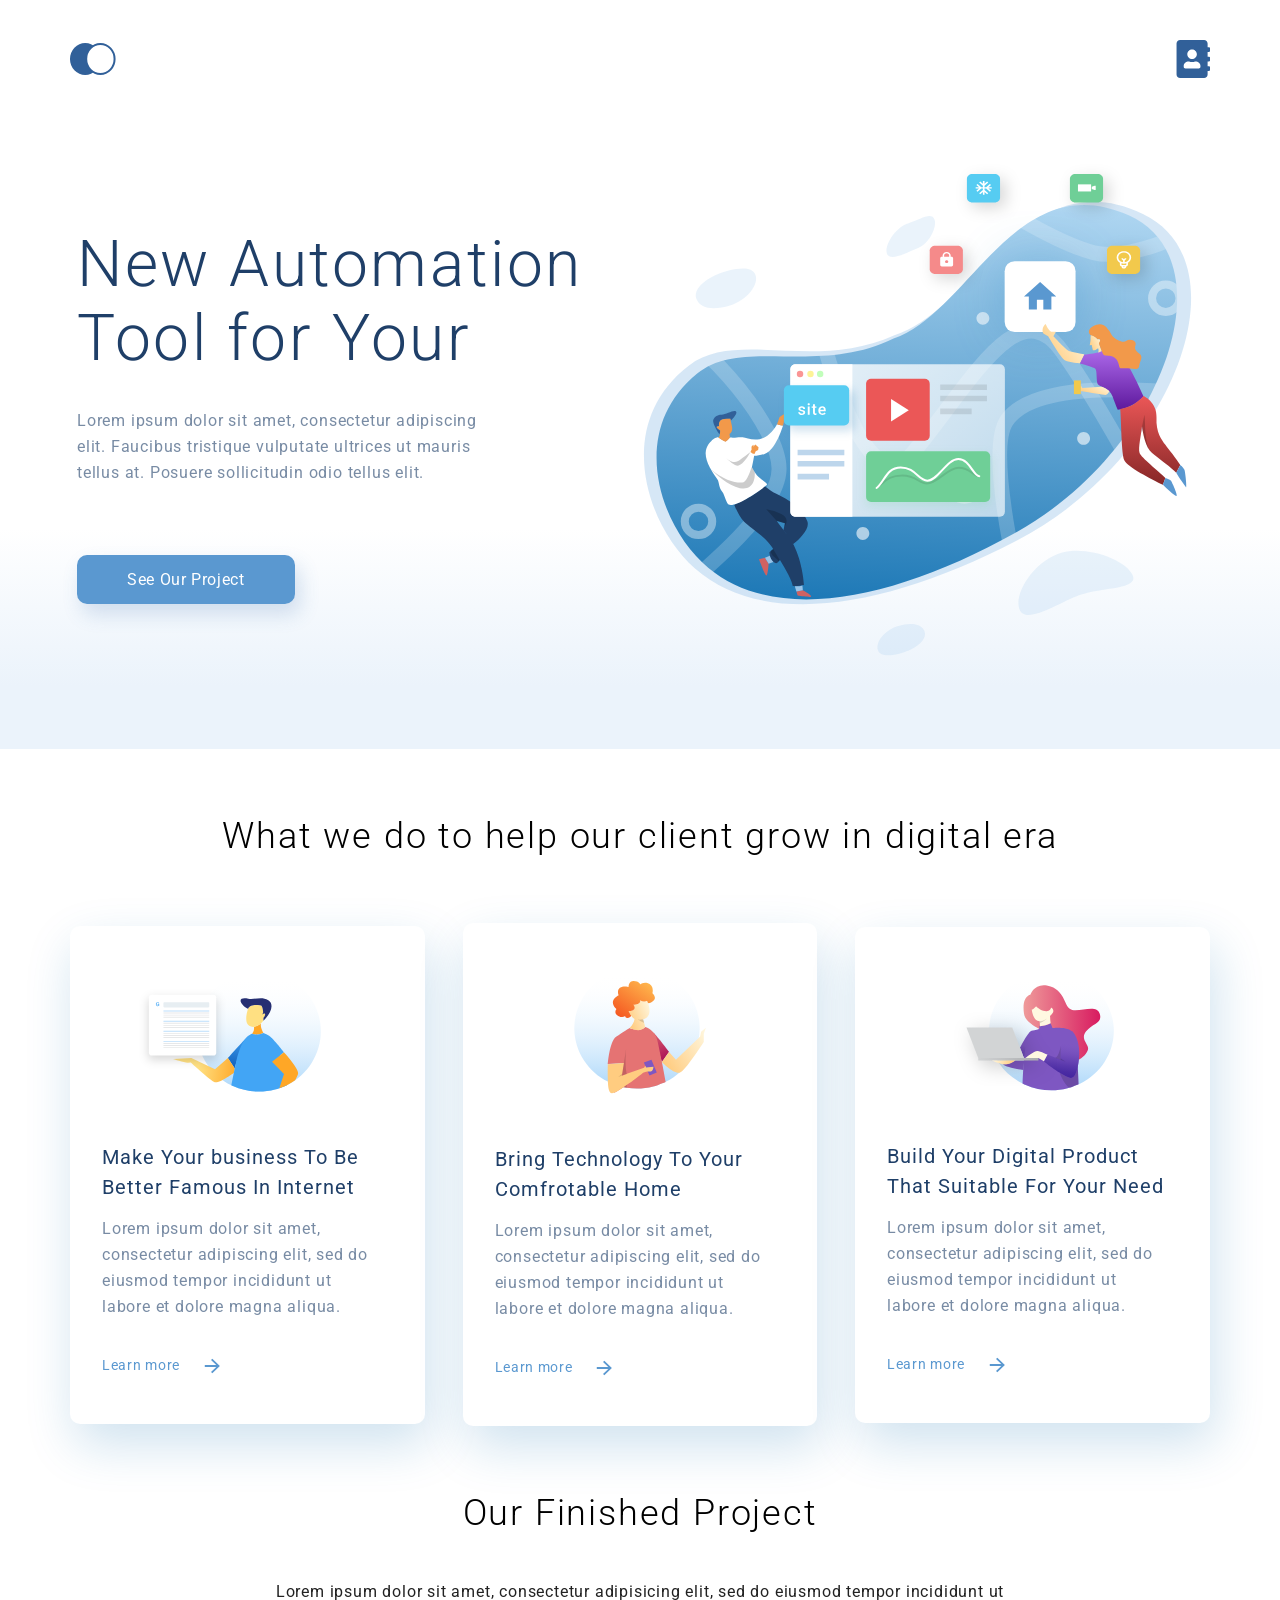
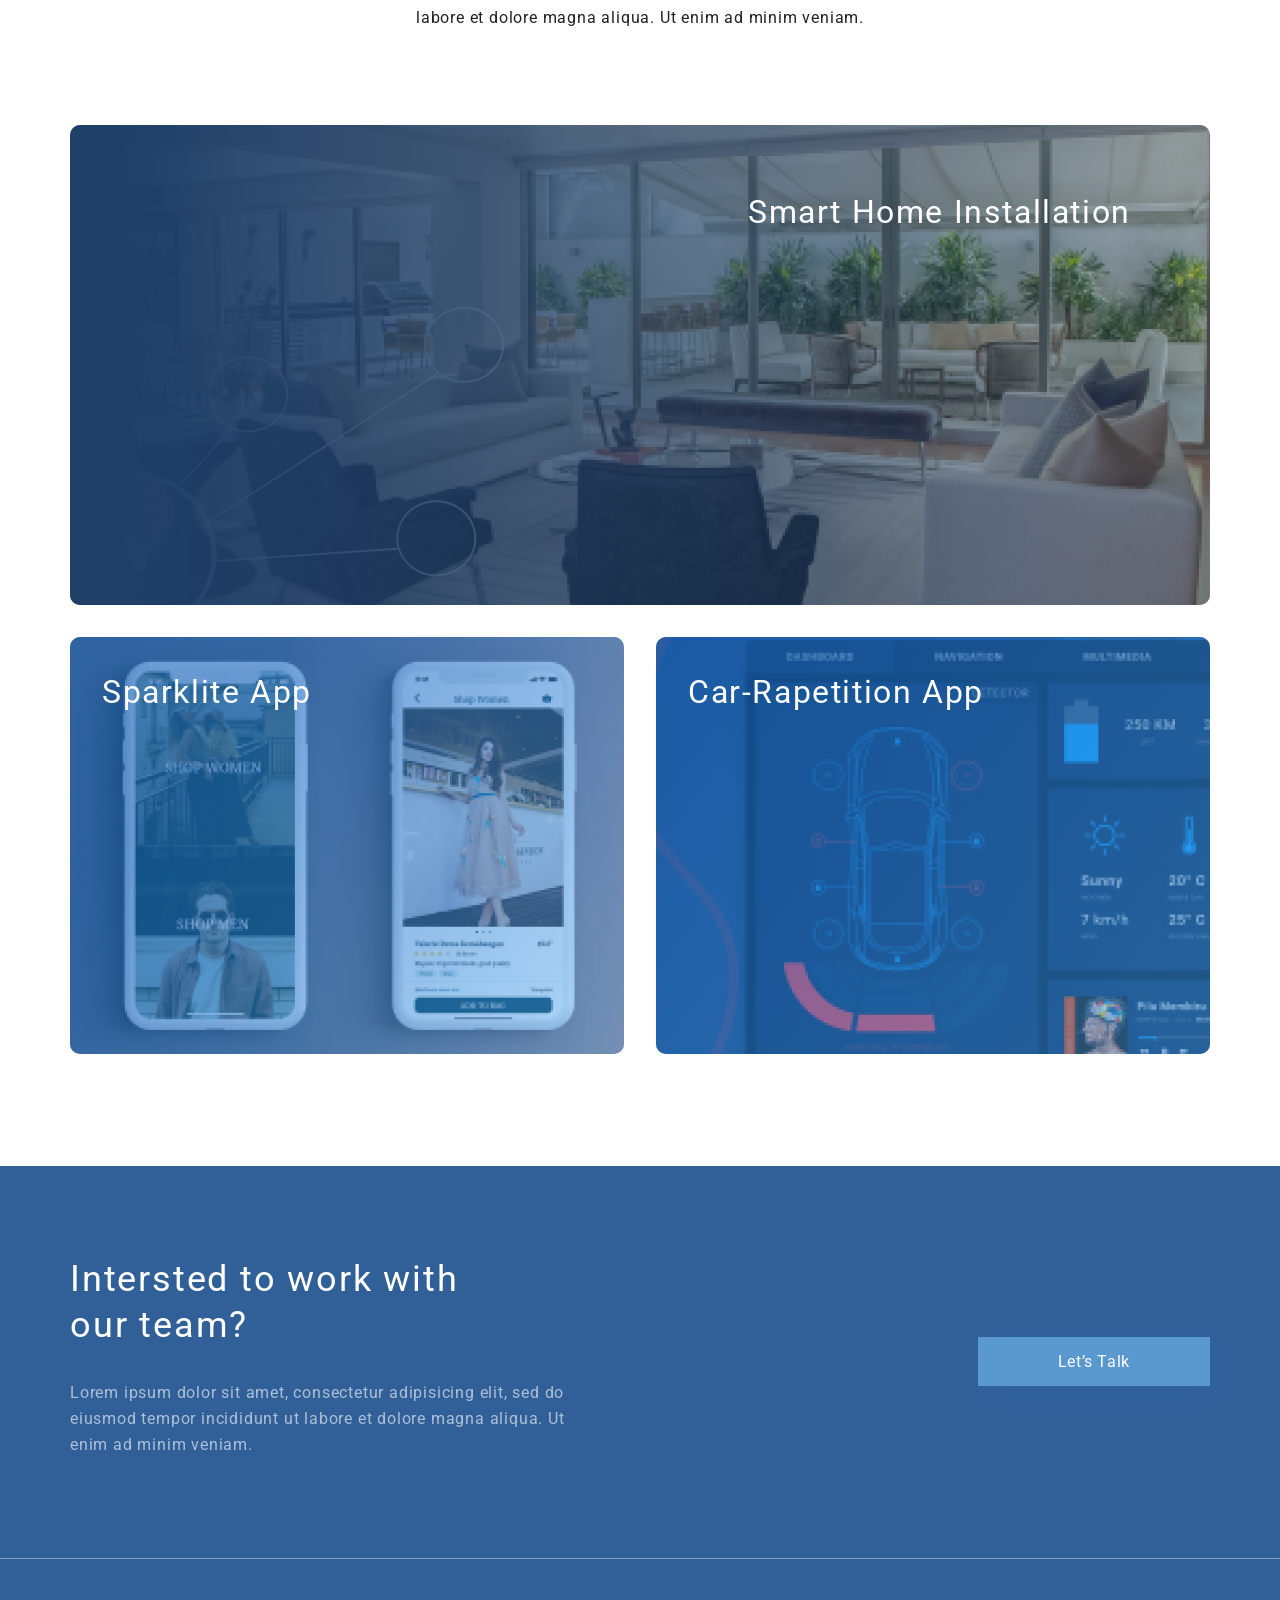
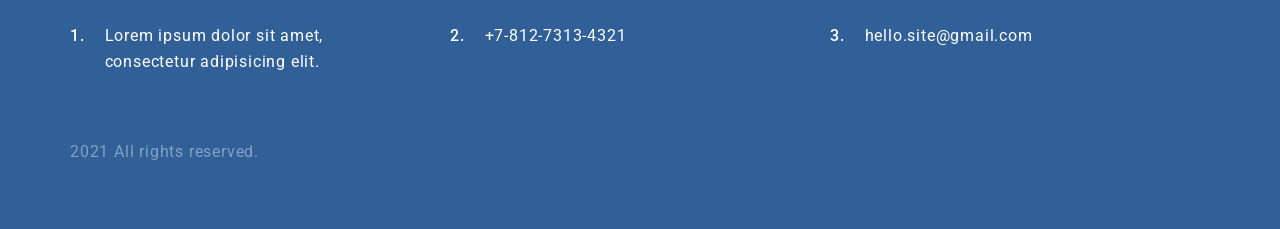
==== index.html @ ea3e030d "Index.html markup" ====
<!DOCTYPE html>
<html lang="en">

<head>
    <meta charset="UTF-8">
    <meta http-equiv="X-UA-Compatible" content="IE=edge">
    <meta name="viewport" content="width=device-width, initial-scale=1.0">
    <link rel="stylesheet" href="css\reset.css">
    <link rel="preconnect" href="https://fonts.googleapis.com">
    <link rel="preconnect" href="https://fonts.gstatic.com" crossorigin>
    <link href="https://fonts.googleapis.com/css2?family=Roboto:wght@300;400&display=swap" rel="stylesheet">
    <link rel="stylesheet" href="css\style.css">
    <title>New Tool For You</title>
</head>

<body>
    <header class="top_header">
        <div class="wrapper">
            <nav class="nav">
                <a href="#" class="logo"> <img src="img/logo.svg" alt="logo"></a>
                <a href="#" class="contact"> <img src="img/contact.svg" alt="contact"></a>
            </nav>
        </div>
        <section class="about">
            <div class="wrapper">
                <div class="col_left">
                    <h1>New Automation Tool for Your </h1>
                    <p>Lorem ipsum dolor sit amet, consectetur adipiscing elit. Faucibus tristique vulputate ultrices ut
                        mauris tellus at. Posuere sollicitudin odio tellus elit.</p>
                    <a href="#" class="button">See Our Project</a>
                </div>
                <div class="col_right">
                    <div class="thumbnail">
                        <a href="#"><img src="img/illustration.svg" alt="illustration"></a>
                    </div>
                </div>
            </div>
        </section>
    </header>

    <section class="help">
        <h2 class="box_title">What we do to help our client grow in digital era</h2>
        <section class="help_info wrapper">
            <article class="info_item">
                <div class="thumbnail"><img src="img/info1.svg" alt="icon"></div>
                <h3>Make Your business To Be Better Famous In Internet</h3>
                <p>Lorem ipsum dolor sit amet, consectetur adipiscing elit, sed do eiusmod tempor incididunt ut labore
                    et dolore magna aliqua.</p>
                <a href="#">Learn more <img src="/img/arrow.svg" alt="arrow"></a>
            </article>
            <article class="info_item">
                <div class="thumbnail"><img src="img/info2.svg" alt="icon"></div>
                <h3>Bring Technology To Your Comfrotable Home</h3>
                <p>Lorem ipsum dolor sit amet, consectetur adipiscing elit, sed do eiusmod tempor incididunt ut labore
                    et dolore magna aliqua.</p>
                <a href="#">Learn more <img src="/img/arrow.svg" alt="arrow"></a>
            </article>
            <article class="info_item">
                <div class="thumbnail"><img src="img/info3.svg" alt="icon"></div>
                <h3>Build Your Digital Product That Suitable For Your Need</h3>
                <p>Lorem ipsum dolor sit amet, consectetur adipiscing elit, sed do eiusmod tempor incididunt ut labore
                    et dolore magna aliqua.</p>
                <a href="#">Learn more <img src="/img/arrow.svg" alt="arrow"></a>
            </article>
        </section>
    </section>
    <section class="projects wrapper">
        <h2 class="box_title">Our Finished Project</h2>
        <p class="subtitle">Lorem ipsum dolor sit amet, consectetur adipisicing elit, sed do eiusmod tempor
            incididunt ut labore et dolore magna aliqua. Ut enim ad minim veniam.</p>
        <div class="project_list">
            <div class="project_item ">
                <h3 class="project_name">Smart Home Installation</h3>
                <div class="thumbnail style"><img class="project_img" src="img/project1.jpg" alt="project1"></div>
            </div>
            <div class="project_item">
                <h3 class="project_name">Sparklite App</h3>
                <div class="thumbnail style2"><img class="project_img" src="img/project2.jpg" alt="project2"></div>
            </div>
            <div class="project_item">
                <h3 class="project_name">Car-Rapetition App</h3>
                <div class="thumbnail style3"><img class="project_img" src="img/project3.jpg" alt="project3"></div>
            </div>
        </div>
    </section>
    <footer class="footer">
        <div class="top_footer">
            <div class="wrapper">
                <div class="footer_item interested">
                    <h5>Intersted to work
                        with our team?</h5>
                    <p>Lorem ipsum dolor sit amet, consectetur adipisicing elit, sed do eiusmod tempor incididunt ut
                        labore et dolore magna aliqua. Ut enim ad minim veniam.</p>
                </div>

                <div class="footer_item contact">
                    <a href="#" class="button">Let’s Talk</a>
                </div>
            </div>
        </div>
        <div class="bottom_footer">
            <div class="wrapper">
                <ol class="contact_info">
                    <span class="number">1.</span>
                    <li>Lorem ipsum dolor sit amet, consectetur adipisicing elit.</li>
                    <span class="number">2.</span>
                    <li>+7-812-7313-4321</li>
                    <span class="number">3.</span>
                    <li>hello.site@gmail.com</li>
                </ol>
                <p>2021 All rights reserved.</p>
            </div>
        </div>

    </footer>


</body>

</html>
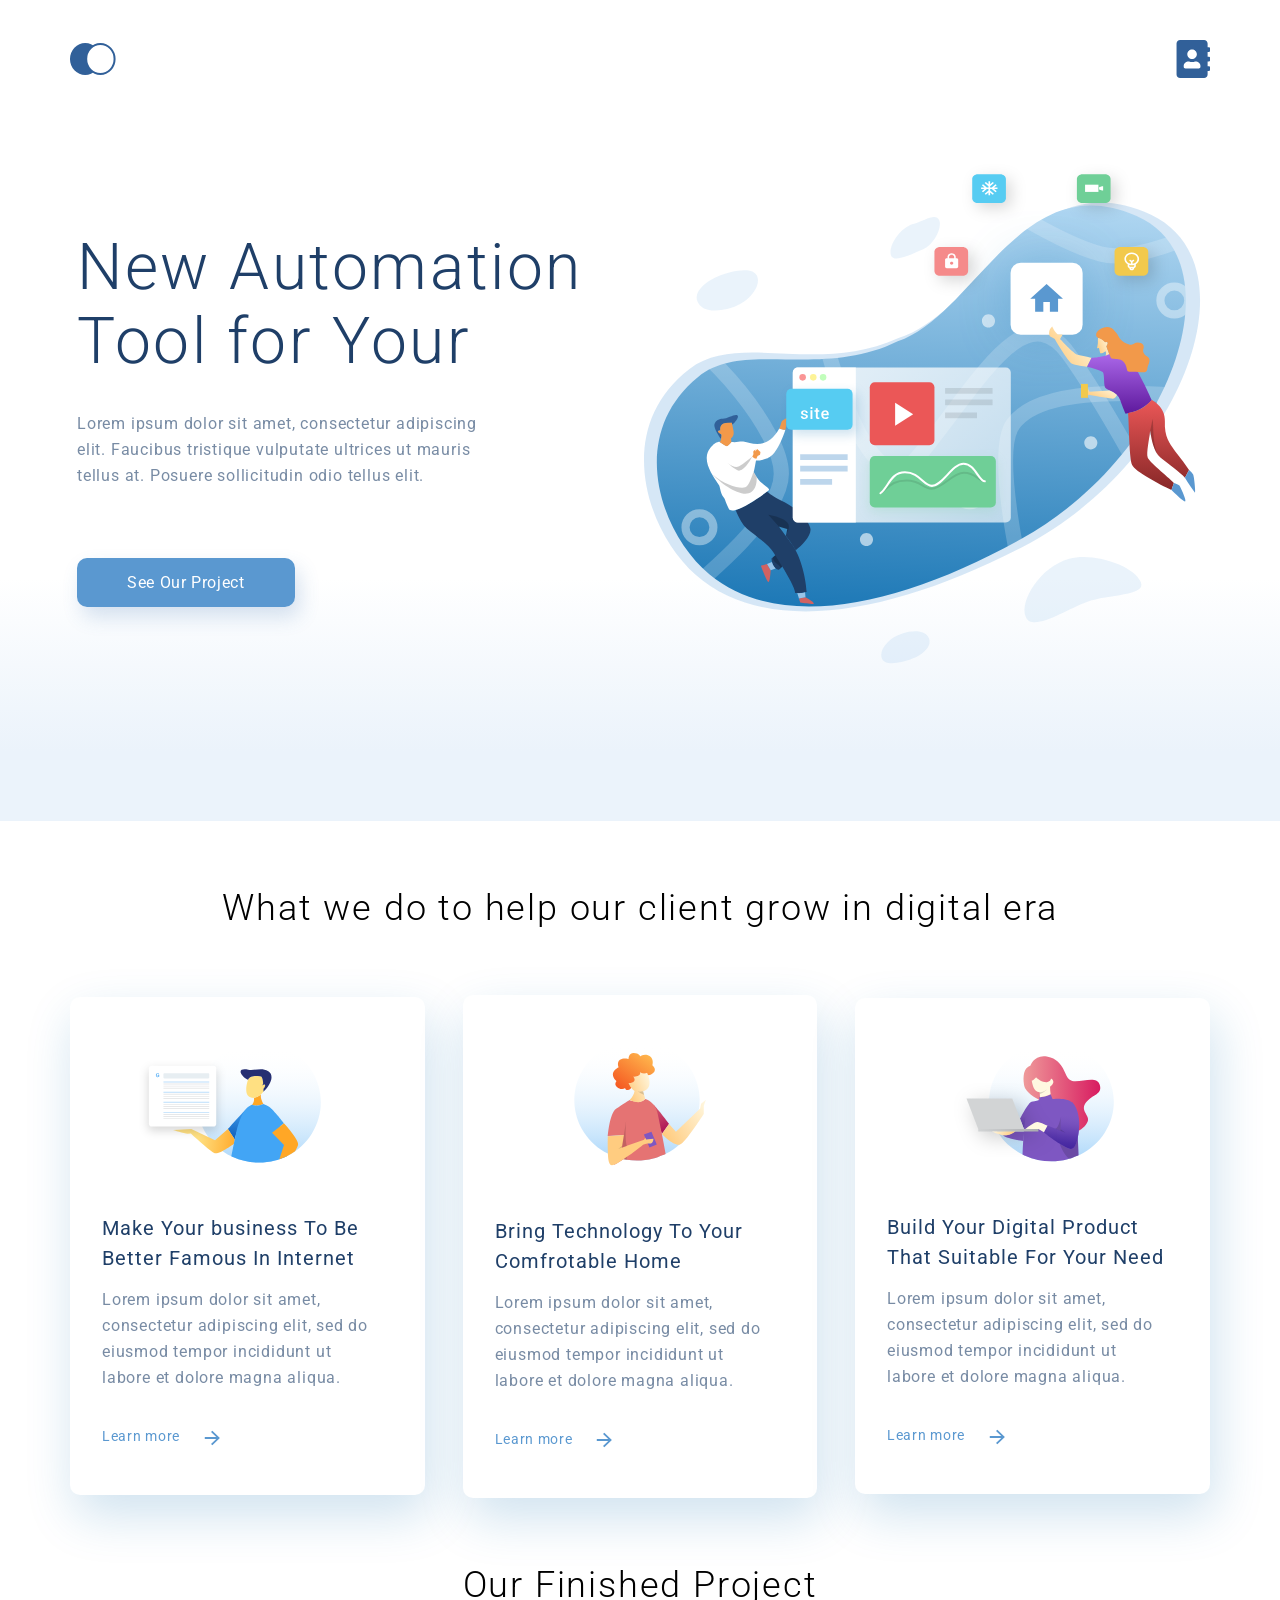
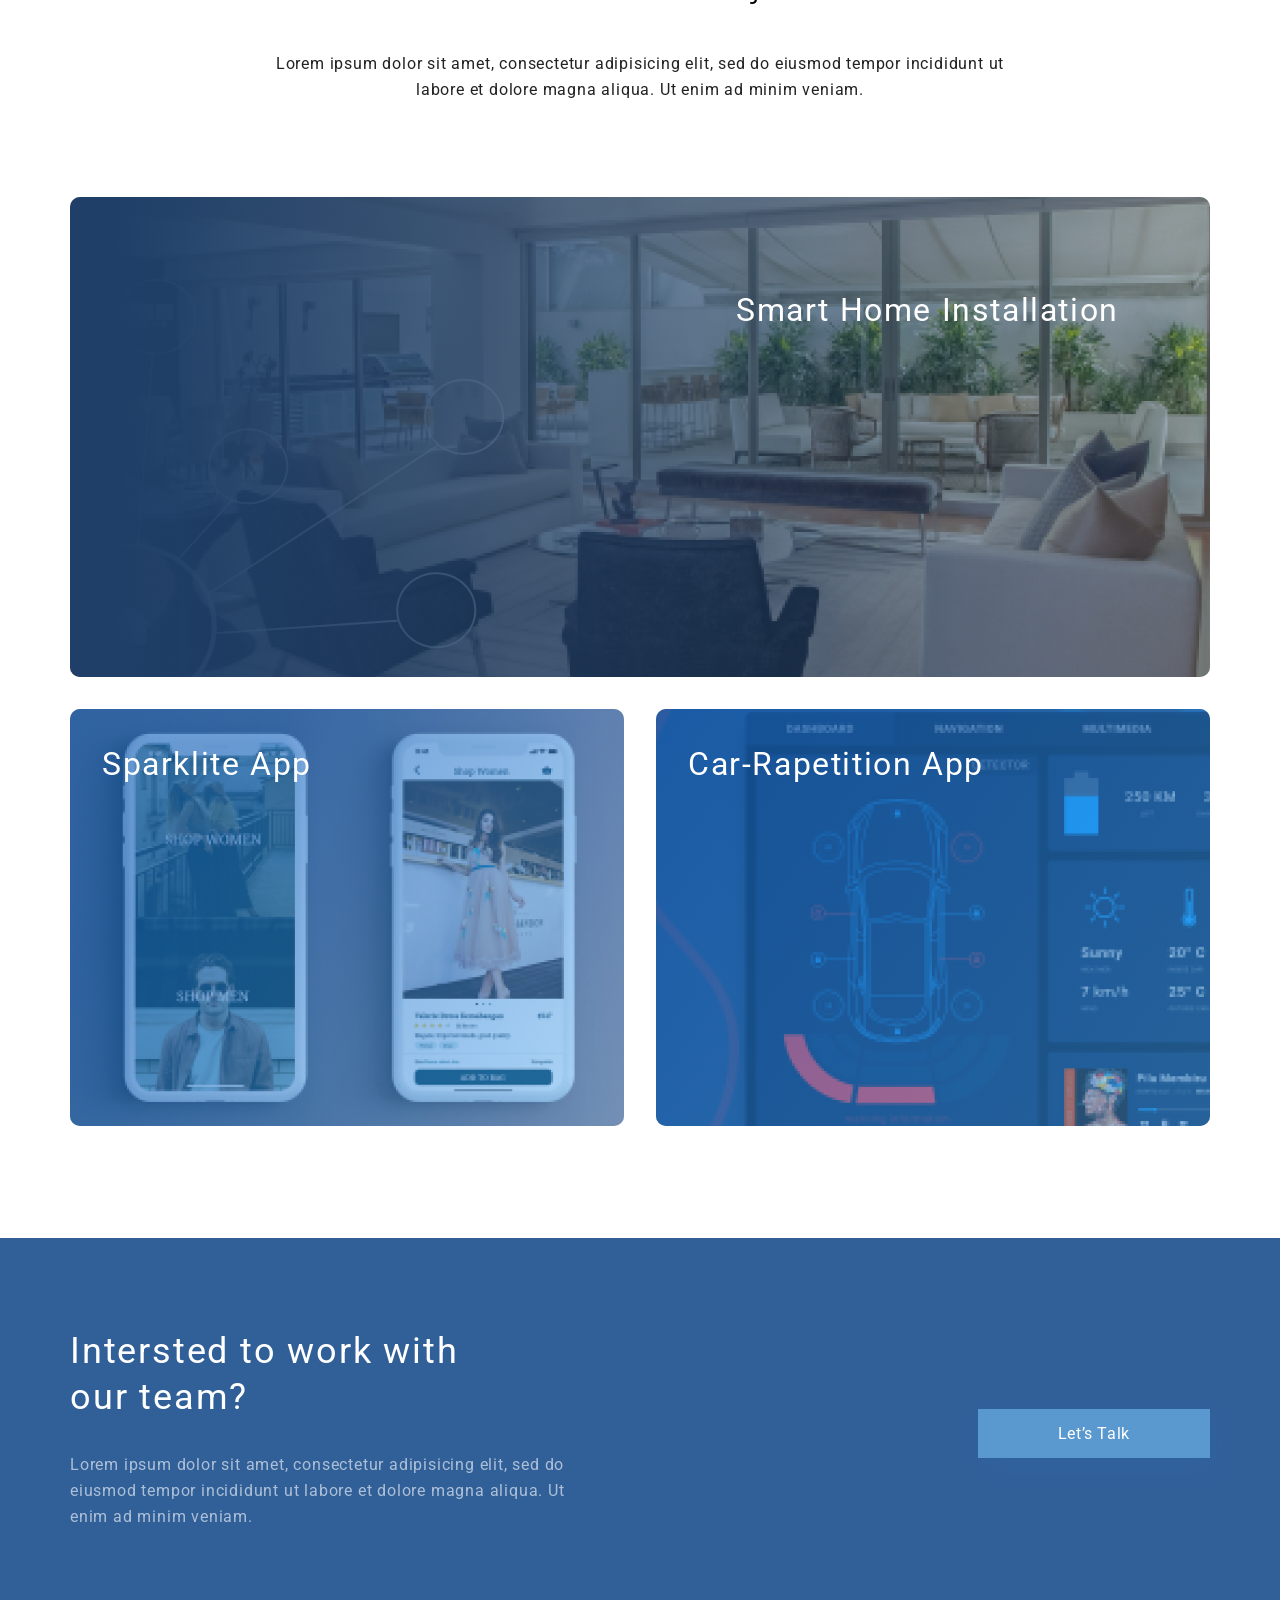
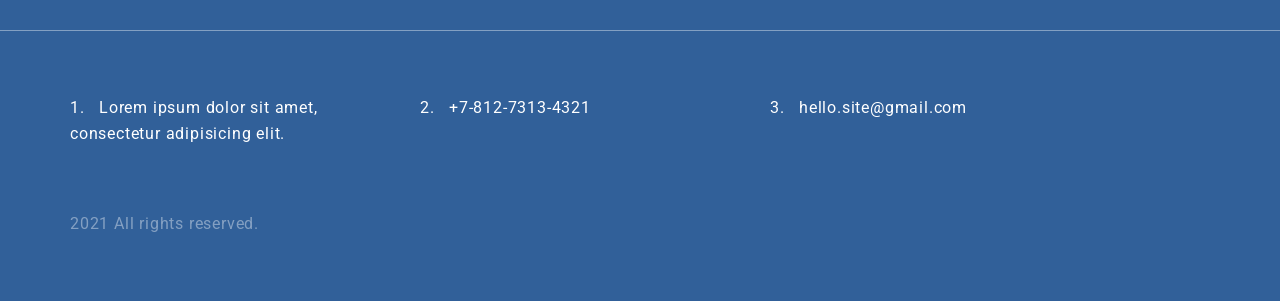
==== commit 5eb034d7: "[ADD]adaptive" ====
--- a/index.html
+++ b/index.html
@@ -5,22 +5,24 @@
     <meta charset="UTF-8">
     <meta http-equiv="X-UA-Compatible" content="IE=edge">
     <meta name="viewport" content="width=device-width, initial-scale=1.0">
-    <link rel="stylesheet" href="css\reset.css">
+    <link rel="stylesheet" href="css/reset.css">
     <link rel="preconnect" href="https://fonts.googleapis.com">
     <link rel="preconnect" href="https://fonts.gstatic.com" crossorigin>
     <link href="https://fonts.googleapis.com/css2?family=Roboto:wght@300;400&display=swap" rel="stylesheet">
-    <link rel="stylesheet" href="css\style.css">
+    <link rel="stylesheet" href="css/style.css">
     <title>New Tool For You</title>
 </head>
 
 <body>
+
     <header class="top_header">
         <div class="wrapper">
             <nav class="nav">
-                <a href="#" class="logo"> <img src="img/logo.svg" alt="logo"></a>
-                <a href="#" class="contact"> <img src="img/contact.svg" alt="contact"></a>
+                <a href="index.html" class="logo"> <img src="img/logo.svg" alt="logo"></a>
+                <a href="contact.html" class="contact"> <img src="img/contact.svg" alt="contact"></a>
             </nav>
         </div>
+
         <section class="about">
             <div class="wrapper">
                 <div class="col_left">
@@ -69,20 +71,25 @@
         <p class="subtitle">Lorem ipsum dolor sit amet, consectetur adipisicing elit, sed do eiusmod tempor
             incididunt ut labore et dolore magna aliqua. Ut enim ad minim veniam.</p>
         <div class="project_list">
-            <div class="project_item ">
-                <h3 class="project_name">Smart Home Installation</h3>
-                <div class="thumbnail style"><img class="project_img" src="img/project1.jpg" alt="project1"></div>
+            <div class="main_item">
+                <div class="project_item ">
+                    <h3 class="project_name">Smart Home Installation</h3>
+                    <div class="thumbnail style"><img class="project_img" src="img/project1.jpg" alt="project1"></div>
+                </div>
             </div>
-            <div class="project_item">
-                <h3 class="project_name">Sparklite App</h3>
-                <div class="thumbnail style2"><img class="project_img" src="img/project2.jpg" alt="project2"></div>
-            </div>
-            <div class="project_item">
-                <h3 class="project_name">Car-Rapetition App</h3>
-                <div class="thumbnail style3"><img class="project_img" src="img/project3.jpg" alt="project3"></div>
+            <div class="side_item">
+                <div class="project_item">
+                    <h3 class="project_name">Sparklite App</h3>
+                    <div class="thumbnail style2"><img class="project_img" src="img/project2.jpg" alt="project2"></div>
+                </div>
+                <div class="project_item">
+                    <h3 class="project_name">Car-Rapetition App</h3>
+                    <div class="thumbnail style3"><img class="project_img" src="img/project3.jpg" alt="project3"></div>
+                </div>
             </div>
         </div>
     </section>
+    
     <footer class="footer">
         <div class="top_footer">
             <div class="wrapper">
@@ -92,7 +99,6 @@
                     <p>Lorem ipsum dolor sit amet, consectetur adipisicing elit, sed do eiusmod tempor incididunt ut
                         labore et dolore magna aliqua. Ut enim ad minim veniam.</p>
                 </div>
-
                 <div class="footer_item contact">
                     <a href="#" class="button">Let’s Talk</a>
                 </div>
@@ -101,20 +107,15 @@
         <div class="bottom_footer">
             <div class="wrapper">
                 <ol class="contact_info">
-                    <span class="number">1.</span>
-                    <li>Lorem ipsum dolor sit amet, consectetur adipisicing elit.</li>
-                    <span class="number">2.</span>
-                    <li>+7-812-7313-4321</li>
-                    <span class="number">3.</span>
-                    <li>hello.site@gmail.com</li>
+                    <li>1. &nbsp; Lorem ipsum dolor sit amet, consectetur adipisicing elit.</li>
+                   
+                    <li>2. &nbsp; +7-812-7313-4321</li>
+                   
+                    <li>3. &nbsp; hello.site@gmail.com</li>
                 </ol>
                 <p>2021 All rights reserved.</p>
             </div>
         </div>
-
     </footer>
-
-
 </body>
-
 </html>
--- a/css/style.css
+++ b/css/style.css
@@ -0,0 +1,732 @@
+    body {
+        font-family: Roboto;
+        font-style: normal;
+        font-weight: normal;
+        font-size: 16px;
+        line-height: 26px;
+        letter-spacing: 0.05em;
+        color: #1F3F68;
+    }
+
+    .top_header {
+        background: linear-gradient(0deg, #EBF3FB 8.84%, rgba(152, 195, 232, 0) 31.12%);
+        padding-bottom: 64px;
+    }
+
+    .contact_header {
+        padding: 0;
+        background: none;
+    }
+
+    .wrapper {
+        max-width: 1140px;
+        width: 100%;
+        margin: 0 auto;
+    }
+
+    .nav {
+        margin-top: 40px;
+        display: flex;
+        align-items: center;
+        justify-content: space-between;
+    }
+
+    .about {
+        padding-bottom: 93px;
+    }
+
+    .about .wrapper {
+        display: flex;
+        align-items: center;
+        justify-content: center;
+        margin-top: 86px;
+    }
+
+    .wrapper .col_left {
+        width: calc(50% - 7px);
+    }
+
+    .wrapper .col_right {
+        width: calc(50% - 7px);
+    }
+
+    .wrapper .col_left h1 {
+        font-style: normal;
+        font-weight: 300;
+        font-size: 64px;
+        line-height: 74px;
+        letter-spacing: 0.04em;
+        color: #1F3F68;
+        margin-bottom: 32px;
+    }
+
+    .wrapper .col_left p {
+        font-size: 16px;
+        line-height: 26px;
+        letter-spacing: 0.05em;
+        color: #1F3F68;
+        opacity: 0.6;
+        max-width: 425px;
+        margin-bottom: 81px;
+    }
+
+    .wrapper .col_left .button {
+        text-decoration: none;
+        background: #5A98D0;
+        box-shadow: 5px 10px 20px rgba(53, 110, 173, 0.2);
+        border-radius: 10px;
+        font-size: 16px;
+        line-height: 26px;
+        text-align: center;
+        letter-spacing: 0.04em;
+        color: #FFFFFF;
+        padding: 15px 50px;
+        transition: all 300ms ease-in-out;
+    }
+
+    .button {
+        text-decoration: none;
+        background: #5A98D0;
+        box-shadow: 5px 10px 20px rgba(53, 110, 173, 0.2);
+        font-size: 16px;
+        line-height: 26px;
+        text-align: center;
+        letter-spacing: 0.04em;
+        color: #FFFFFF;
+        padding: 15px 50px;
+        transition: all 300ms ease-in-out;
+    }
+
+    .button:hover {
+        opacity: 0.3;
+        transition: all 300ms ease-in-out;
+    }
+
+    .box_title {
+        font-weight: 300;
+        font-size: 36px;
+        line-height: 46px;
+        text-align: center;
+        letter-spacing: 0.05em;
+        color: #000000;
+        margin-bottom: 64px;
+        margin-top: 64px;
+    }
+
+    .help .help_info {
+        display: flex;
+        align-items: center;
+        justify-content: space-between;
+        margin-bottom: 64px;
+    }
+
+    .help_info .info_item {
+        text-align: left;
+        width: calc(33% - 21.3px);
+        background: #FFFFFF;
+        box-shadow: 5px 20px 50px rgba(16, 112, 177, 0.2);
+        border-radius: 10px;
+        padding-bottom: 44px;
+    }
+
+    .info_item .thumbnail {
+        text-align: center;
+        margin-top: 44px;
+        margin-bottom: 50px;
+    }
+
+    .thumbnail a img {
+        width: 100%;
+        height: auto;
+    }
+
+    .help_info .info_item:first-child .thumbnail {
+        margin-right: 35px;
+    }
+
+    .help_info .info_item h3 {
+        font-weight: normal;
+        font-size: 20px;
+        line-height: 30px;
+        letter-spacing: 0.05em;
+        color: #1F3F68;
+        max-width: 283px;
+        margin-left: 32px;
+        margin-bottom: 14px;
+    }
+
+    .help_info .info_item p {
+        font-size: 16px;
+        line-height: 26px;
+        letter-spacing: 0.05em;
+        color: #1F3F68;
+        opacity: 0.6;
+        margin-left: 32px;
+        max-width: 267px;
+        margin-bottom: 30px;
+    }
+
+    .help_info .info_item a {
+        margin-left: 32px;
+        font-size: 14px;
+        line-height: 30px;
+        letter-spacing: 0.05em;
+        color: #5A98D0;
+        text-decoration: none;
+    }
+
+    .help_info .info_item a img {
+        margin-left: 20px;
+    }
+
+    .help_info .info_item a:hover {
+        opacity: 0.3;
+        transition: all 300ms ease-in-out;
+    }
+
+    .projects .box_title {
+        margin-bottom: 43px;
+    }
+
+    .projects .subtitle {
+        font-weight: normal;
+        font-size: 16px;
+        line-height: 26px;
+        text-align: center;
+        letter-spacing: 0.05em;
+        color: #222222;
+        width: 750px;
+        margin: 0 auto;
+        margin-bottom: 62px;
+    }
+
+    .projects .project_list {
+        display: flex;
+        align-items: center;
+        justify-content: space-between;
+        flex-wrap: wrap;
+        margin-bottom: 112px;
+    }
+
+    .main_item .project_item {
+        position: relative;
+    }
+
+    .main_item .project_item .project_name {
+        position: absolute;
+        right: 8%;
+        top: 12%;
+    }
+
+    .side_item {
+        display: flex;
+        align-items: center;
+        justify-content: space-between;
+        width: 100%;
+    }
+
+    .side_item .project_item {
+        width: calc(50% - 16px);
+        position: relative;
+    }
+
+    .project_item:hover .style::after {
+        opacity: 0;
+        transition: all 300ms ease-in-out;
+    }
+
+    .project_item:hover .style2::after {
+        opacity: 0;
+        transition: all 300ms ease-in-out;
+    }
+
+    .project_item:hover .style3::after {
+        opacity: 0;
+        transition: all 300ms ease-in-out;
+    }
+
+    .style {
+        position: relative;
+    }
+
+    .style::after {
+        content: "";
+        width: 100%;
+        height: 100%;
+        position: absolute;
+        bottom: 0;
+        left: 0;
+        z-index: 8;
+        position: absolute;
+        background: linear-gradient(89.99deg, #1F3F68 3.62%, rgba(31, 63, 104, 0.37) 97.78%);
+        border-radius: 10px;
+    }
+
+    .style2 {
+        position: relative;
+    }
+
+    .style2::after {
+        content: "";
+        width: 100%;
+        height: 100%;
+        position: absolute;
+        bottom: 0;
+        left: 0;
+        z-index: 8;
+        position: absolute;
+        background: linear-gradient(308.85deg, rgba(66, 165, 245, 0.4) -1.71%, rgba(21, 101, 192, 0.6) 74.54%);
+        border-radius: 10px;
+    }
+
+    .style3 {
+        position: relative;
+    }
+
+    .style3::after {
+        content: "";
+        width: 100%;
+        height: 100%;
+        position: absolute;
+        bottom: 0;
+        left: 0;
+        z-index: 8;
+        position: absolute;
+        background: linear-gradient(306.48deg, rgba(66, 165, 245, 0.4) 0%, rgba(21, 101, 192, 0.6) 97.81%);
+        border-radius: 10px;
+    }
+
+    .project_img {
+        background: #E8E8E8;
+        border-radius: 10px;
+        width: 100%;
+        height: auto;
+    }
+
+    .project_name {
+        font-size: 32px;
+        line-height: 46px;
+        text-align: right;
+        letter-spacing: 0.05em;
+        color: #FFFFFF;
+        position: absolute;
+        z-index: 9;
+        margin-top: 32px;
+        margin-left: 32px;
+    }
+
+    .project_item {
+        margin-top: 32px;
+    }
+
+    .footer {
+        background: #316099;
+    }
+
+    .footer .top_footer {
+        border-bottom: 1px solid rgb(255, 255, 255, .4)
+    }
+
+    .footer .top_footer .wrapper {
+        display: flex;
+        align-items: center;
+        justify-content: space-between;
+    }
+
+    .top_footer .wrapper .interested {
+        max-width: 495px;
+        margin-top: 90px;
+    }
+
+    .top_footer .wrapper .interested h5 {
+        font-size: 36px;
+        line-height: 46px;
+        letter-spacing: 0.05em;
+        color: #FFFFFF;
+        max-width: 390px;
+        margin-bottom: 32px;
+    }
+
+    .top_footer .wrapper .interested p {
+        font-size: 16px;
+        line-height: 26px;
+        letter-spacing: 0.05em;
+        color: #FFFFFF;
+        opacity: 0.6;
+        margin-bottom: 100px;
+    }
+
+    .top_footer .wrapper .contact .button {
+        padding: 15px 80px;
+    }
+
+    .top_footer .wrapper .contact .button:hover {
+        opacity: 0.6;
+    }
+
+    .wrapper .contact_info {
+        display: flex;
+        align-items: flex-start;
+        justify-content: flex-start;
+        font-size: 16px;
+        line-height: 26px;
+        letter-spacing: 0.05em;
+        color: #FFFFFF;
+        text-align: left;
+        margin-top: 64px;
+    }
+
+    .wrapper .contact_info li {
+        max-width: 300px;
+        width: 100%;
+        margin-right: 50px;
+        margin-bottom: 64px;
+    }
+
+    .wrapper .contact_info .number {
+        margin-right: 20px;
+        font-weight: bold;
+        font-size: 16px;
+        line-height: 26px;
+        letter-spacing: 0.05em;
+        color: #FFFFFF;
+    }
+
+    .bottom_footer .wrapper p {
+        font-size: 16px;
+        line-height: 26px;
+        letter-spacing: 0.05em;
+        color: #FFFFFF;
+        opacity: 0.4;
+        padding-bottom: 64px;
+    }
+
+    .title .contact_title {
+        background: url(/img/title_bg.svg) center center no-repeat;
+        background-size: 100%;
+        height: 250px;
+        margin-top: 50px;
+        text-align: center;
+    }
+
+    .title .contact_title h1 {
+        font-weight: bold;
+        font-size: 44px;
+        line-height: 74px;
+        letter-spacing: 0.04em;
+        color: #FFFFFF;
+        padding-top: 50px;
+        margin-bottom: 16px;
+    }
+
+    .title .contact_title p {
+        font-weight: normal;
+        font-size: 20px;
+        line-height: 30px;
+        letter-spacing: 0.04em;
+        color: rgba(255, 255, 255, 0.6);
+        padding-bottom: 50px;
+        max-width: 780px;
+        margin: 0 auto;
+    }
+
+    .message {
+        display: flex;
+        align-items: center;
+        justify-content: space-between;
+        flex-wrap: wrap;
+        margin-bottom: 100px;
+        margin-top: 57px;
+    }
+
+    .message .col_left {
+        max-width: 300px;
+        height: auto;
+        text-align: left;
+    }
+
+    .message .col_left h3 {
+        font-style: normal;
+        font-weight: bold;
+        font-size: 20px;
+        line-height: 30px;
+        letter-spacing: 0.04em;
+        color: #1F3F68;
+        margin-bottom: 24px;
+    }
+
+    .message .col_left .thumbnail {
+        margin-bottom: 55px;
+    }
+
+    .message .col_left p {
+        margin-bottom: 0;
+    }
+
+    .message.col_left .contact_item p, .contact_item a, .contact_item address {
+        text-decoration: none;
+        font-family: Roboto;
+        font-style: normal;
+        font-weight: 300;
+        font-size: 16px;
+        line-height: 26px;
+        letter-spacing: 0.04em;
+        color: #1F3F68;
+        opacity: 0.6;
+    }
+
+    .message .col_left .contact_item {
+        margin-bottom: 40px;
+    }
+
+    .message .col_right {
+        background: #FFFFFF;
+        box-shadow: 5px 10px 50px rgba(16, 112, 177, 0.2);
+        border-radius: 10px;
+        max-width: 540px;
+        height: auto;
+    }
+
+    .col_right .wrapper {
+        max-width: 428px;
+        width: 100%;
+        margin: 0 auto;
+    }
+
+    .col_right .modal .modal_header {
+        font-weight: bold;
+        font-size: 20px;
+        line-height: 30px;
+        letter-spacing: 0.04em;
+        color: #1F3F68;
+        margin-top: 56px;
+        margin-bottom: 48px;
+    }
+
+    .modal_form {
+        padding-bottom: 56px;
+    }
+
+    .modal_form .form_item {
+        display: flex;
+        flex-direction: column;
+    }
+
+    .modal_form .form_item textarea {
+        resize: none;
+    }
+
+    .modal_form .form_item .form_name {
+        font-weight: normal;
+        font-size: 16px;
+        line-height: 30px;
+        letter-spacing: 0.04em;
+        color: #1F3F68;
+        opacity: 0.8;
+    }
+
+    .form_item .form_input {
+        opacity: 0.4;
+        border: 1px solid #356EAD;
+        box-sizing: border-box;
+        border-radius: 10px;
+        padding: 25px 0px 25px 42px;
+        margin-bottom: 70px;
+        transition: all 300ms ease-in-out;
+    }
+
+    .form_item .form_input:focus {
+        opacity: 0.8;
+        border: 1px solid #1F3F68;
+        transition: all 300ms ease-in-out;
+    }
+
+    .modal_form .form_item .button {
+        background: #5A98D0;
+        box-shadow: 5px 20px 50px rgba(16, 112, 177, 0.2);
+        border-radius: 10px;
+        border: 0;
+        padding-top: 23px;
+        padding-bottom: 23px;
+    }
+
+    .map .google_map {
+        text-align: center;
+        margin-bottom: 93px;
+        width: 100%;
+        height: auto;
+    }
+
+    @media only screen and (max-width: 1366px) {
+        .wrapper {
+            width: 96%;
+        }
+    }
+
+    @media only screen and (max-width: 768px) {
+        .wrapper {
+            width: 94%;
+        }
+        .about .wrapper {
+            align-items: flex-end;
+        }
+        .wrapper .col_right {
+            width: calc(40% - 7px);
+        }
+        .wrapper .col_left {
+            width: calc(70% - 7px);
+        }
+        .help .help_info {
+            display: block;
+        }
+        .help .help_info .info_item {
+            margin: 0 auto;
+            max-width: 335px;
+            width: 100%;
+        }
+        .project_item .project_name {
+            font-size: 22px;
+        }
+        .footer .wrapper {
+            width: 67%;
+        }
+        .top_footer .wrapper .contact .button {
+            white-space: nowrap;
+        }
+        .top_footer .wrapper .interested {
+            max-width: 335px;
+        }
+        .top_footer .wrapper .contact .button {
+            padding: 7px 30px;
+        }
+        .wrapper .contact_info {
+            display: inline-block;
+        }
+        .wrapper .contact_info li {
+            max-width: 100%;
+            margin-bottom: 25px;
+        }
+        .title .contact_title {
+            background-size: auto;
+            height: auto;
+        }
+        .message {
+            display: inline-block;
+            text-align: center;
+        }
+        .message .col_left, .message .col_right {
+            margin: 0 auto;
+            width: 100%;
+        }
+        .message {
+            display: flex;
+            margin-bottom: 32px; 
+        }
+        .message .col_right .modal {
+            width: 90%;
+        }
+        .google_map {
+            margin-bottom: 0;
+        }
+    }
+
+    @media only screen and (max-width: 414px) {
+        .wrapper {
+            width: 90%;
+        }
+        .about {
+            padding-bottom: 0;
+        }
+        .about .wrapper {
+            display: block;
+        }
+        .wrapper .col_left h1 {
+            max-width: 300px;
+            font-weight: 300;
+            font-size: 32px;
+            line-height: 37px;
+            text-align: center;
+            letter-spacing: 0.04em;
+            color: #1F3F68;
+            margin: 0 auto;
+            margin-bottom: 12px;
+        }
+        .wrapper .col_left {
+            width: 100%;
+            text-align: center;
+        }
+        .about .wrapper .col_right {
+            display: none;
+        }
+        .help .box_title {
+            font-size: 24px;
+            line-height: 28px;
+            margin-bottom: 0;
+        }
+        .projects .box_title {
+            font-size: 24px;
+            line-height: 28px;
+            margin-bottom: 32px;
+        }
+        .projects .subtitle {
+            width: 100%;
+        }
+        .side_item {
+            display: block;
+        }
+        .side_item .project_item {
+            width: 100%;
+        }
+        .project_item .project_name {
+            font-size: 16px;
+            line-height: 19px;
+        }
+        .main_item .project_item .project_name {
+            top: 0;
+        }
+        .project_name {
+            margin-top: 16px;
+            margin-left: 26px;
+        }
+        .footer .top_footer .wrapper {
+            display: block;
+            text-align: center;
+        }
+        .footer .top_footer .wrapper, .bottom_footer .wrapper {
+            display: block;
+            width: 90%;
+        }
+        .top_footer .wrapper .interested h5 {
+            padding-top: 18px;
+        }
+        .top_footer .wrapper .interested p {
+            margin-bottom: 40px;
+        }
+        .wrapper .footer_item {
+            margin-bottom: 40px;
+        }
+        .bottom_footer .wrapper p {
+            text-align: center;
+            padding-bottom: 32px;
+        }
+        .title .contact_title h1 {
+            font-size: 24px;
+            line-height: 28px;
+            text-align: center;
+            letter-spacing: 0.04em;
+        }
+        .title .contact_title p {
+            font-size: 16px;
+            line-height: 30px;
+        }
+       .message {
+           display: flex;
+           margin-bottom: 32px; 
+       }
+       .message .col_right .modal {
+           width: 90%;
+       }
+       .google_map {
+           margin-bottom: 0;
+       }
+    }
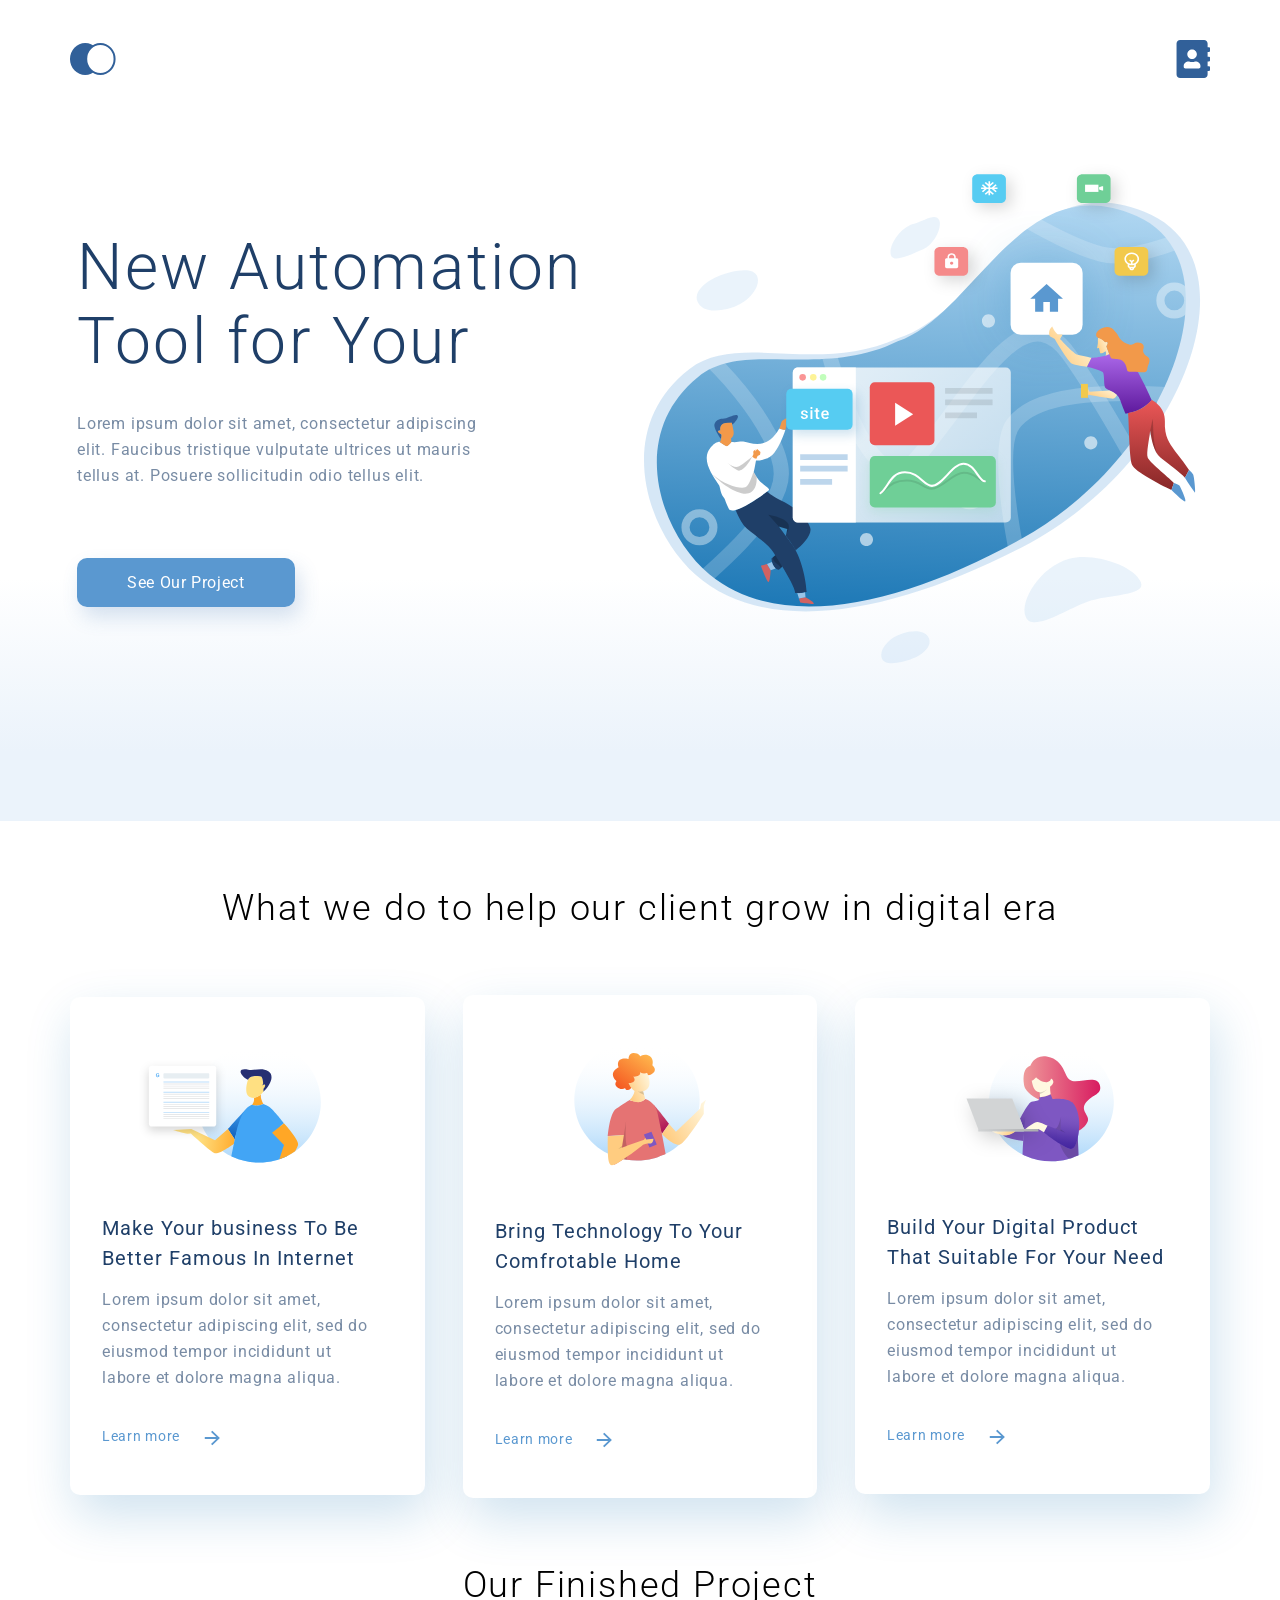
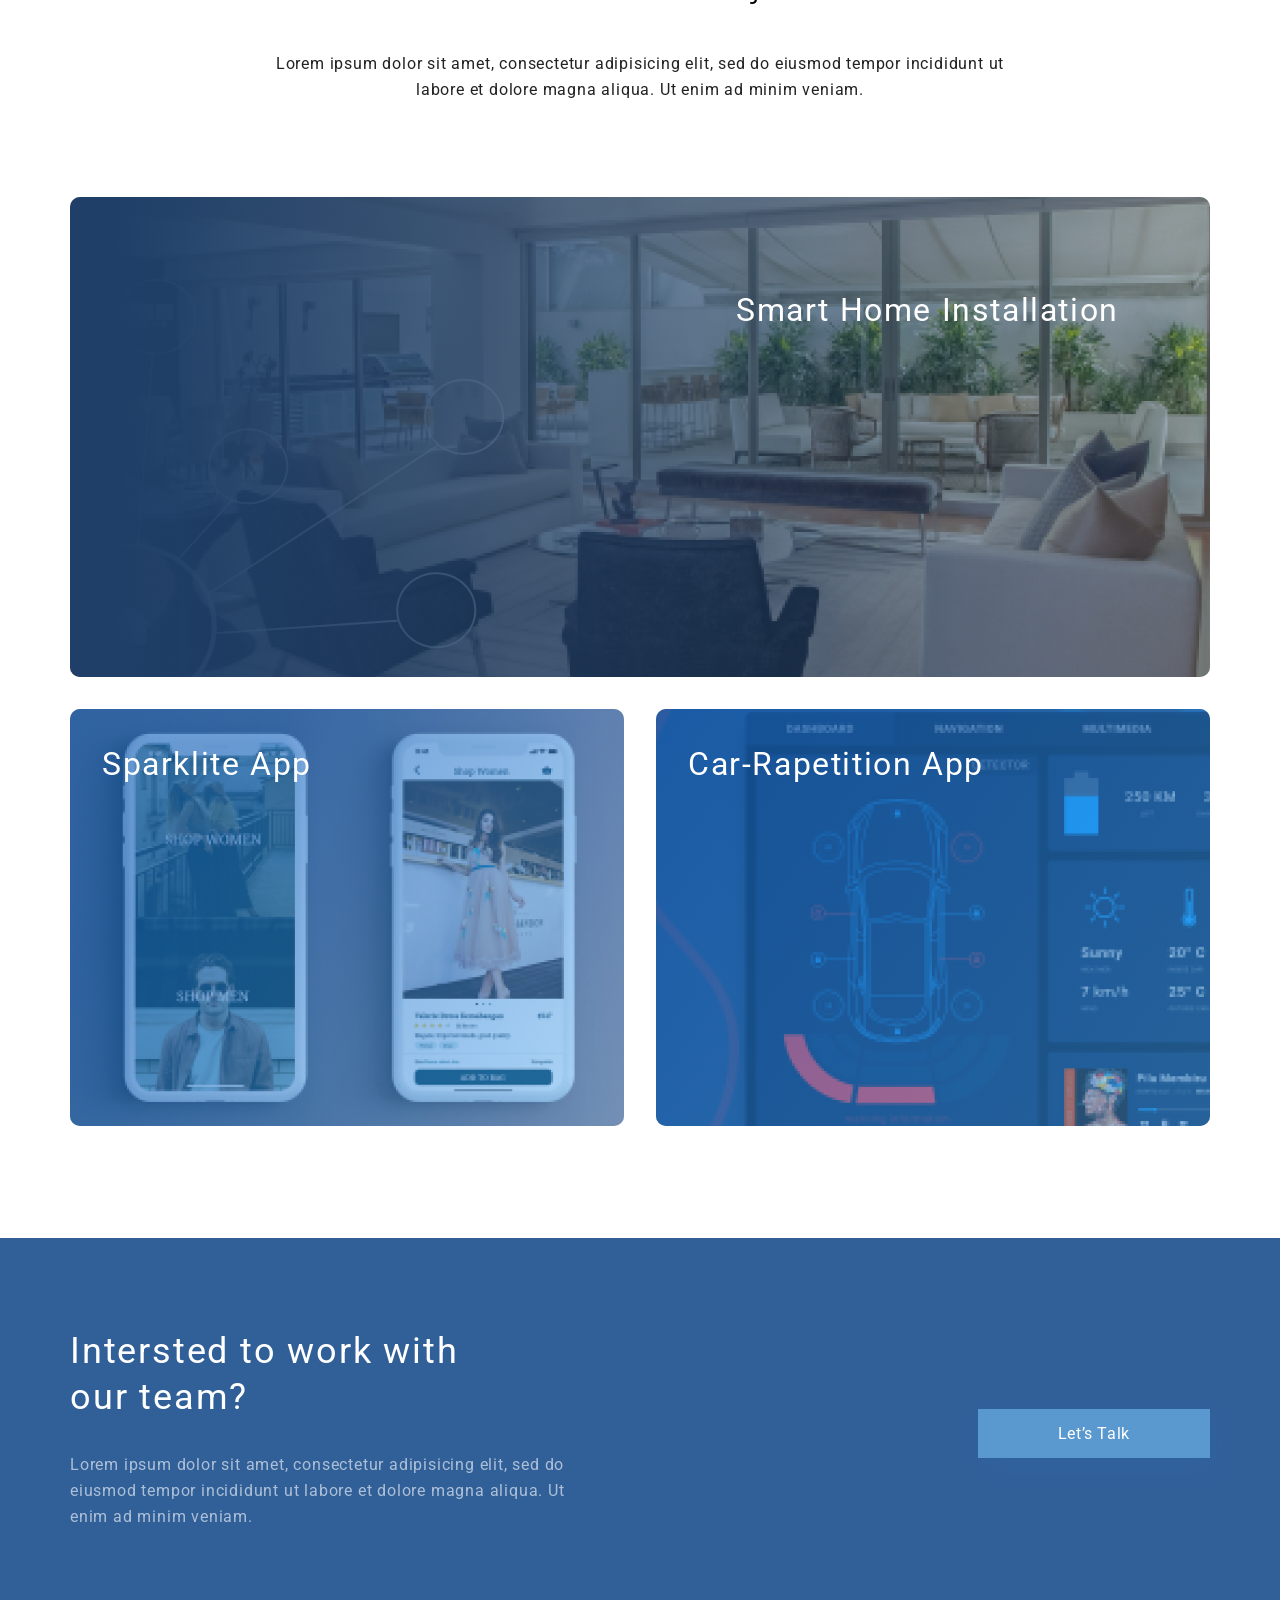
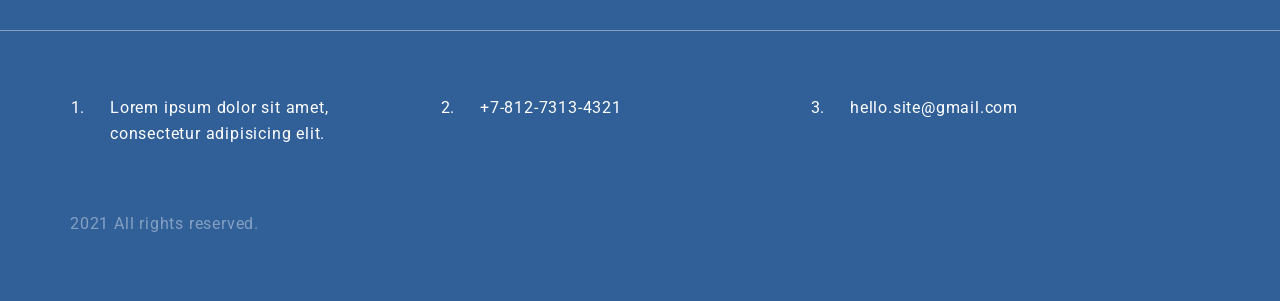
==== commit 7b4dc32b: "[fix]olStyle" ====
--- a/index.html
+++ b/index.html
@@ -107,11 +107,11 @@
         <div class="bottom_footer">
             <div class="wrapper">
                 <ol class="contact_info">
-                    <li>1. &nbsp; Lorem ipsum dolor sit amet, consectetur adipisicing elit.</li>
+                    <li>Lorem ipsum dolor sit amet, consectetur adipisicing elit.</li>
                    
-                    <li>2. &nbsp; +7-812-7313-4321</li>
+                    <li>+7-812-7313-4321</li>
                    
-                    <li>3. &nbsp; hello.site@gmail.com</li>
+                    <li>hello.site@gmail.com</li>
                 </ol>
                 <p>2021 All rights reserved.</p>
             </div>
--- a/css/style.css
+++ b/css/style.css
@@ -6,6 +6,15 @@
         line-height: 26px;
         letter-spacing: 0.05em;
         color: #1F3F68;
+    }
+
+    html, body {
+        max-width: 100%;
+        overflow-x: hidden;
+    }
+
+    ol li {
+        padding-left: 20px;
     }
 
     .top_header {
@@ -195,7 +204,7 @@
         text-align: center;
         letter-spacing: 0.05em;
         color: #222222;
-        width: 750px;
+        width: 740px;
         margin: 0 auto;
         margin-bottom: 62px;
     }
@@ -620,13 +629,19 @@
         }
         .message {
             display: flex;
-            margin-bottom: 32px; 
+            margin-bottom: 32px;
         }
         .message .col_right .modal {
             width: 90%;
         }
         .google_map {
             margin-bottom: 0;
+        }
+        .projects .subtitle {
+            width: 100%;
+        }
+        .wrapper .col_left h1 {
+            font-size: 50px;
         }
     }
 
@@ -668,9 +683,6 @@
             line-height: 28px;
             margin-bottom: 32px;
         }
-        .projects .subtitle {
-            width: 100%;
-        }
         .side_item {
             display: block;
         }
@@ -719,14 +731,14 @@
             font-size: 16px;
             line-height: 30px;
         }
-       .message {
-           display: flex;
-           margin-bottom: 32px; 
-       }
-       .message .col_right .modal {
-           width: 90%;
-       }
-       .google_map {
-           margin-bottom: 0;
-       }
+        .message {
+            display: flex;
+            margin-bottom: 32px;
+        }
+        .message .col_right .modal {
+            width: 90%;
+        }
+        .google_map {
+            margin-bottom: 0;
+        }
     }
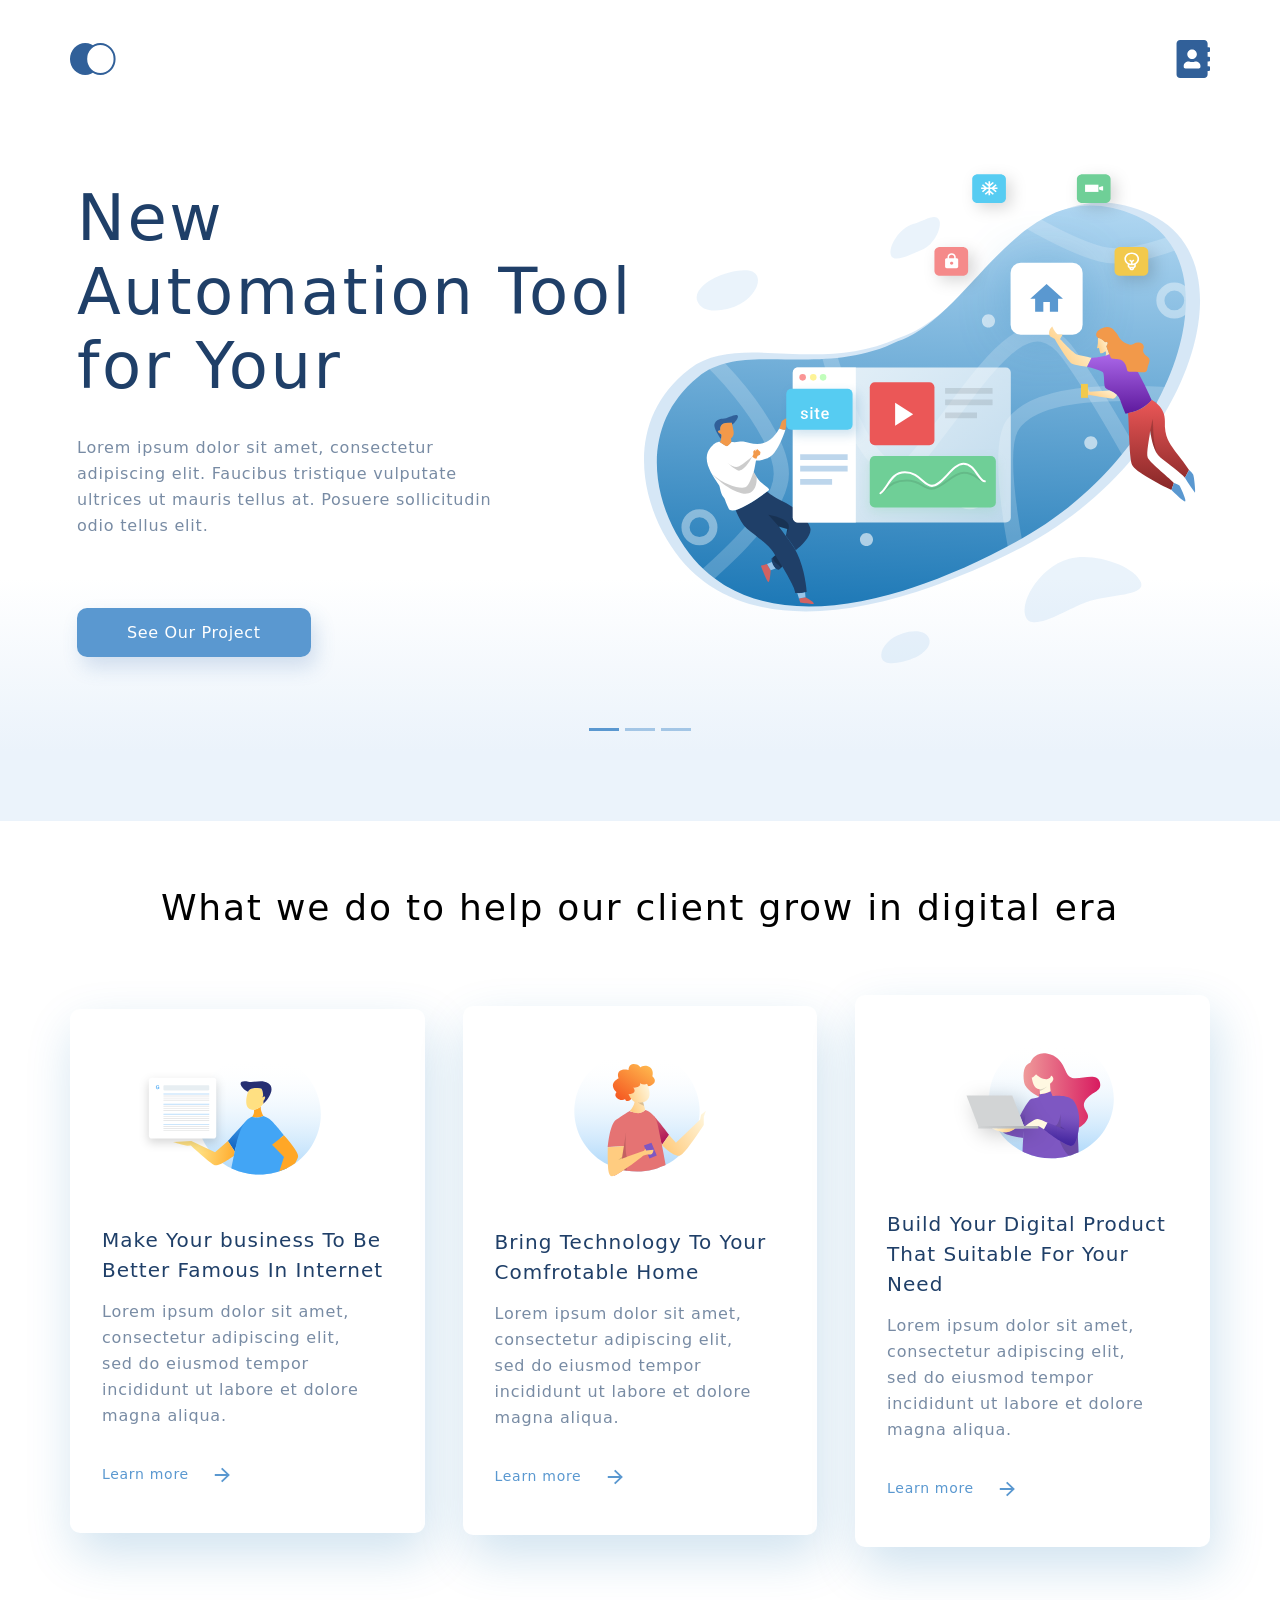
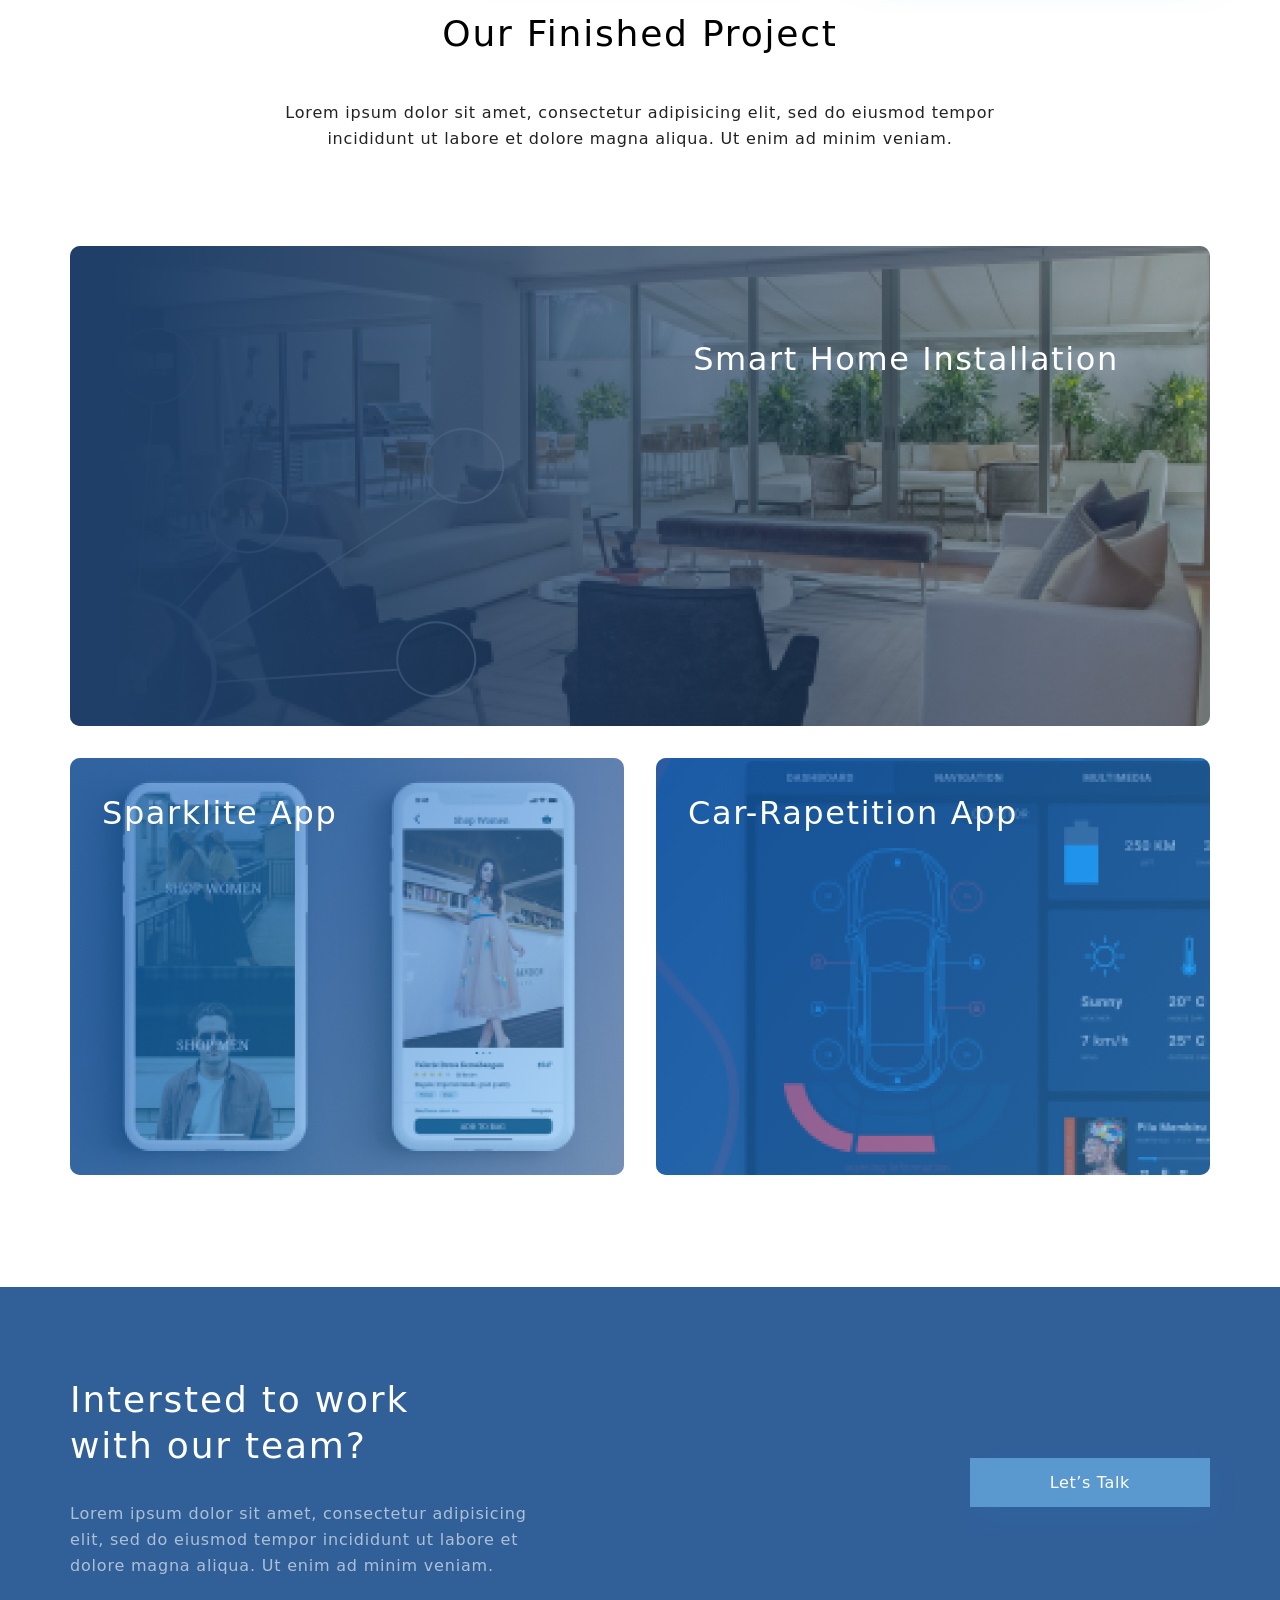
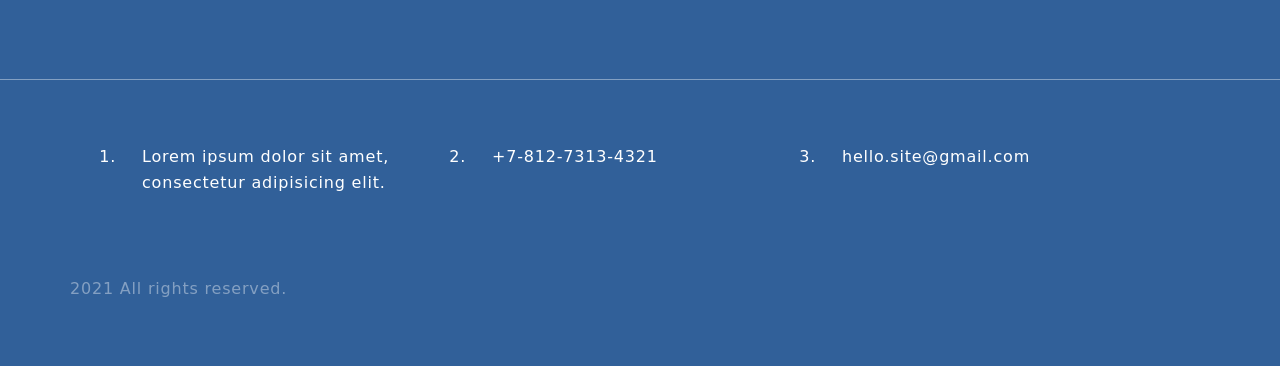
==== commit 2077ba5d: "[ADD]mainSlider" ====
--- a/index.html
+++ b/index.html
@@ -10,6 +10,8 @@
     <link rel="preconnect" href="https://fonts.gstatic.com" crossorigin>
     <link href="https://fonts.googleapis.com/css2?family=Roboto:wght@300;400&display=swap" rel="stylesheet">
     <link rel="stylesheet" href="css/style.css">
+    <link href="https://cdn.jsdelivr.net/npm/bootstrap@5.0.2/dist/css/bootstrap.min.css" rel="stylesheet"
+        integrity="sha384-EVSTQN3/azprG1Anm3QDgpJLIm9Nao0Yz1ztcQTwFspd3yD65VohhpuuCOmLASjC" crossorigin="anonymous">
     <title>New Tool For You</title>
 </head>
 
@@ -22,22 +24,75 @@
                 <a href="contact.html" class="contact"> <img src="img/contact.svg" alt="contact"></a>
             </nav>
         </div>
-
-        <section class="about">
-            <div class="wrapper">
-                <div class="col_left">
-                    <h1>New Automation Tool for Your </h1>
-                    <p>Lorem ipsum dolor sit amet, consectetur adipiscing elit. Faucibus tristique vulputate ultrices ut
-                        mauris tellus at. Posuere sollicitudin odio tellus elit.</p>
-                    <a href="#" class="button">See Our Project</a>
+        <main>
+            <div id="gg" class="carousel slide" data-ride="carousel">
+                <div class="carousel-indicators">
+                    <button type="button" data-bs-target="#gg" data-bs-slide-to="0" class="active" aria-current="true"
+                        aria-label="Slide 1"></button>
+                    <button type="button" data-bs-target="#gg" data-bs-slide-to="1" aria-label="Slide 2"></button>
+                    <button type="button" data-bs-target="#gg" data-bs-slide-to="2" aria-label="Slide 3"></button>
                 </div>
-                <div class="col_right">
-                    <div class="thumbnail">
-                        <a href="#"><img src="img/illustration.svg" alt="illustration"></a>
+                <div class="carousel-inner">
+                    <div class="carousel-item active">
+                        <section class="about d-block w-100">
+                            <div class="wrapper">
+                                <div class="col_left">
+                                    <h1>New Automation Tool for Your </h1>
+                                    <p>Lorem ipsum dolor sit amet, consectetur adipiscing elit. Faucibus tristique
+                                        vulputate ultrices ut
+                                        mauris tellus at. Posuere sollicitudin odio tellus elit.</p>
+                                    <a href="#" class="button">See Our Project</a>
+                                </div>
+                                <div class="col_right">
+                                    <div class="thumbnail">
+                                        <a href="#"><img src="img/illustration.svg" alt="illustration"></a>
+                                    </div>
+                                </div>
+                            </div>
+                        </section>
+                    </div>
+                    <div class="carousel-item">
+                        <section class="about d-block w-100">
+                            <div class="wrapper">
+                                <div class="col_left">
+                                    <h1>Vulputate Ultric es Ut </h1>
+                                    <p>Lorem ipsum ds tellus at. Posuerolor sit amet, consectetur adipiscing elit.
+                                        Faucibus tristique
+                                        vulputate ultrices ut
+                                        Posuere sollicitudin tellus elit.</p>
+                                    <a href="#" class="button">See Our Project</a>
+                                </div>
+                                <div class="col_right">
+                                    <div class="thumbnail">
+                                        <a href="#"><img src="img/illustration2.svg" alt="illustration"></a>
+                                    </div>
+                                </div>
+                            </div>
+                        </section>
+                    </div>
+                    <div class="carousel-item">
+                        <section class="about d-block w-100">
+                            <div class="wrapper">
+                                <div class="col_left">
+                                    <h1>Posuere sollicitudi for Your </h1>
+                                    <p>Lorem ipsum dolor sit amet, consectetur adipiscing elit. Faucibus tristique
+                                        vulputate ultrices ut
+                                        e sollicitudin odio tellus elit.</p>
+                                    <a href="#" class="button">See Our Project</a>
+                                </div>
+                                <div class="col_right">
+                                    <div class="thumbnail">
+                                        <a href="#"><img src="img/illustration3.svg" alt="illustration"></a>
+                                    </div>
+                                </div>
+                            </div>
+                        </section>
                     </div>
                 </div>
+                </button>
             </div>
-        </section>
+        </main>
+
     </header>
 
     <section class="help">
@@ -89,7 +144,7 @@
             </div>
         </div>
     </section>
-    
+
     <footer class="footer">
         <div class="top_footer">
             <div class="wrapper">
@@ -108,14 +163,21 @@
             <div class="wrapper">
                 <ol class="contact_info">
                     <li>Lorem ipsum dolor sit amet, consectetur adipisicing elit.</li>
-                   
+
                     <li>+7-812-7313-4321</li>
-                   
+
                     <li>hello.site@gmail.com</li>
                 </ol>
                 <p>2021 All rights reserved.</p>
             </div>
         </div>
     </footer>
+    <script src="https://cdn.jsdelivr.net/npm/@popperjs/core@2.9.2/dist/umd/popper.min.js"
+        integrity="sha384-IQsoLXl5PILFhosVNubq5LC7Qb9DXgDA9i+tQ8Zj3iwWAwPtgFTxbJ8NT4GN1R8p"
+        crossorigin="anonymous"></script>
+    <script src="https://cdn.jsdelivr.net/npm/bootstrap@5.0.2/dist/js/bootstrap.min.js"
+        integrity="sha384-cVKIPhGWiC2Al4u+LWgxfKTRIcfu0JTxR+EQDz/bgldoEyl4H0zUF0QKbrJ0EcQF"
+        crossorigin="anonymous"></script>
 </body>
+
 </html>
--- a/css/style.css
+++ b/css/style.css
@@ -565,6 +565,10 @@
         width: 100%;
         height: auto;
     }
+    .carousel-indicators [data-bs-target] {
+        background-color: #5A98D0 !important; 
+    }
+   
 
     @media only screen and (max-width: 1366px) {
         .wrapper {
@@ -642,6 +646,9 @@
         }
         .wrapper .col_left h1 {
             font-size: 50px;
+        }
+        .carousel-indicators {
+            margin-bottom: -2rem !important;
         }
     }
 
@@ -741,4 +748,10 @@
         .google_map {
             margin-bottom: 0;
         }
+        .carousel-inner {
+            overflow: visible !important;
+        }
+        .carousel-indicators {
+            margin-bottom: -3rem !important;
+        }
     }
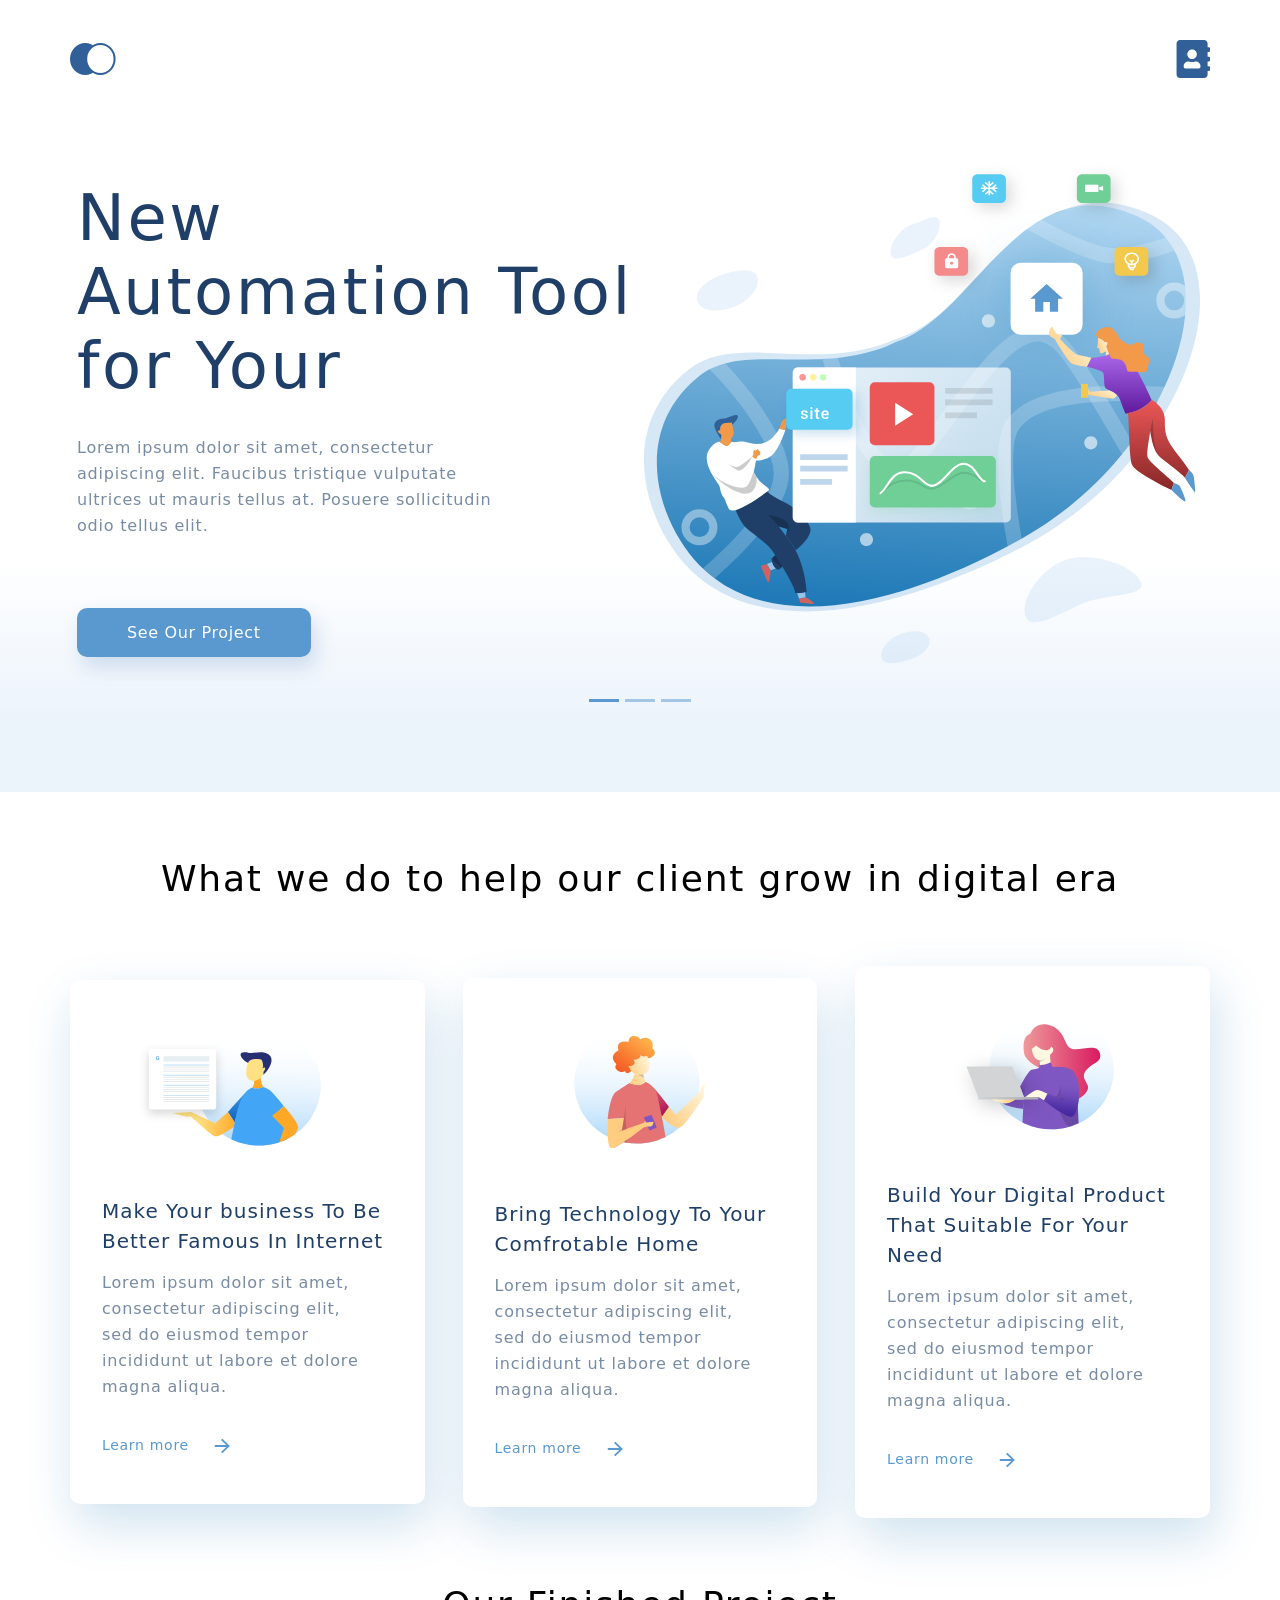
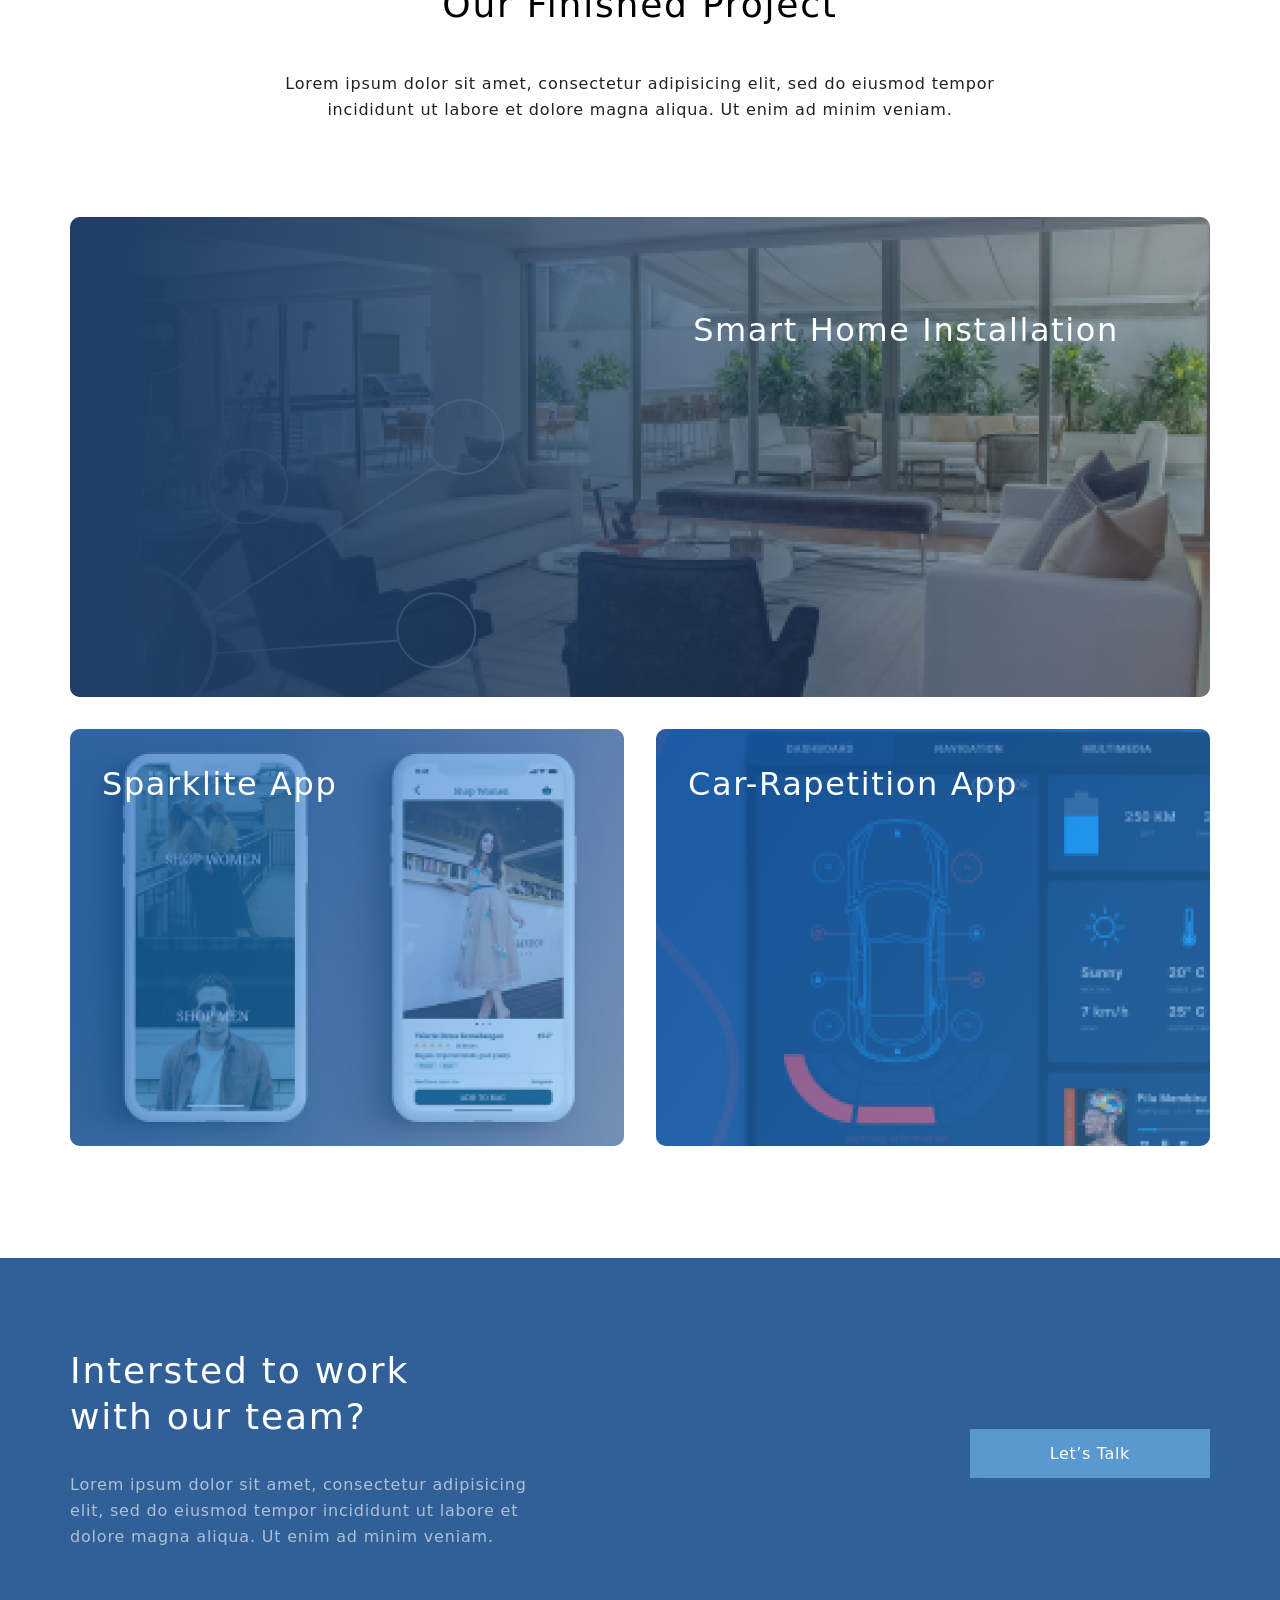
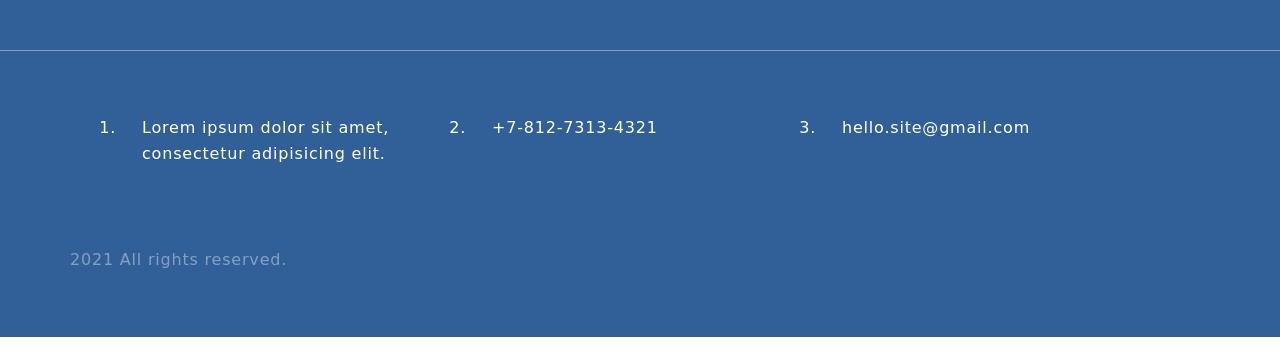
==== commit f81dc6c4: "[FIX[slider" ====
--- a/index.html
+++ b/index.html
@@ -25,12 +25,12 @@
             </nav>
         </div>
         <main>
-            <div id="gg" class="carousel slide" data-ride="carousel">
+            <div id="slider" class="carousel slide" data-ride="carousel">
                 <div class="carousel-indicators">
-                    <button type="button" data-bs-target="#gg" data-bs-slide-to="0" class="active" aria-current="true"
+                    <button type="button" data-bs-target="#slider" data-bs-slide-to="0" class="active" aria-current="true"
                         aria-label="Slide 1"></button>
-                    <button type="button" data-bs-target="#gg" data-bs-slide-to="1" aria-label="Slide 2"></button>
-                    <button type="button" data-bs-target="#gg" data-bs-slide-to="2" aria-label="Slide 3"></button>
+                    <button type="button" data-bs-target="#slider" data-bs-slide-to="1" aria-label="Slide 2"></button>
+                    <button type="button" data-bs-target="#slider" data-bs-slide-to="2" aria-label="Slide 3"></button>
                 </div>
                 <div class="carousel-inner">
                     <div class="carousel-item active">
@@ -103,21 +103,21 @@
                 <h3>Make Your business To Be Better Famous In Internet</h3>
                 <p>Lorem ipsum dolor sit amet, consectetur adipiscing elit, sed do eiusmod tempor incididunt ut labore
                     et dolore magna aliqua.</p>
-                <a href="#">Learn more <img src="/img/arrow.svg" alt="arrow"></a>
+                <a href="#">Learn more <img src="img/arrow.svg" alt="arrow"></a>
             </article>
             <article class="info_item">
                 <div class="thumbnail"><img src="img/info2.svg" alt="icon"></div>
                 <h3>Bring Technology To Your Comfrotable Home</h3>
                 <p>Lorem ipsum dolor sit amet, consectetur adipiscing elit, sed do eiusmod tempor incididunt ut labore
                     et dolore magna aliqua.</p>
-                <a href="#">Learn more <img src="/img/arrow.svg" alt="arrow"></a>
+                <a href="#">Learn more <img src="img/arrow.svg" alt="arrow"></a>
             </article>
             <article class="info_item">
                 <div class="thumbnail"><img src="img/info3.svg" alt="icon"></div>
                 <h3>Build Your Digital Product That Suitable For Your Need</h3>
                 <p>Lorem ipsum dolor sit amet, consectetur adipiscing elit, sed do eiusmod tempor incididunt ut labore
                     et dolore magna aliqua.</p>
-                <a href="#">Learn more <img src="/img/arrow.svg" alt="arrow"></a>
+                <a href="#">Learn more <img src="img/arrow.svg" alt="arrow"></a>
             </article>
         </section>
     </section>
--- a/css/style.css
+++ b/css/style.css
@@ -568,6 +568,9 @@
     .carousel-indicators [data-bs-target] {
         background-color: #5A98D0 !important; 
     }
+    .carousel-item {
+        height: 650px;
+    }
    
 
     @media only screen and (max-width: 1366px) {
@@ -649,6 +652,9 @@
         }
         .carousel-indicators {
             margin-bottom: -2rem !important;
+        }
+        .carousel-item {
+            height: 550px;
         }
     }
 
@@ -754,4 +760,7 @@
         .carousel-indicators {
             margin-bottom: -3rem !important;
         }
+        .carousel-item {
+            height: 453px;
+        }
     }
